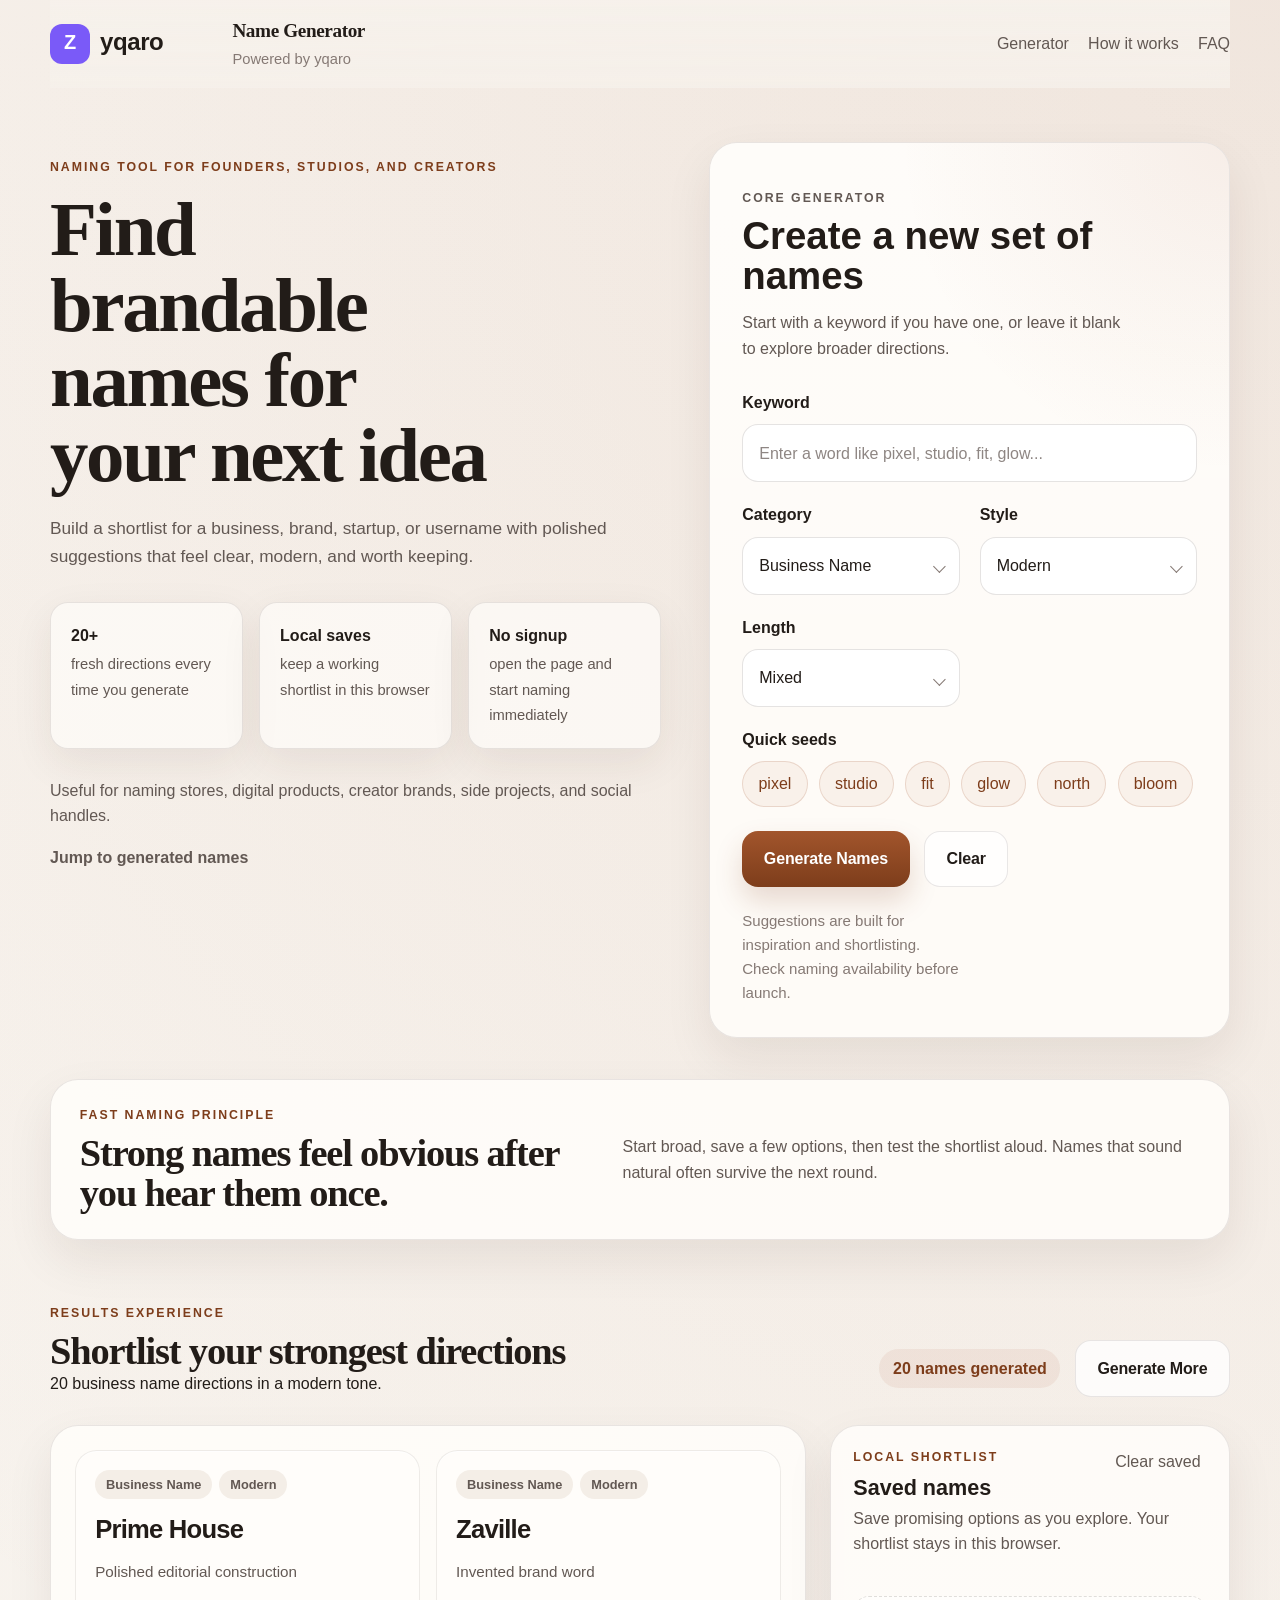
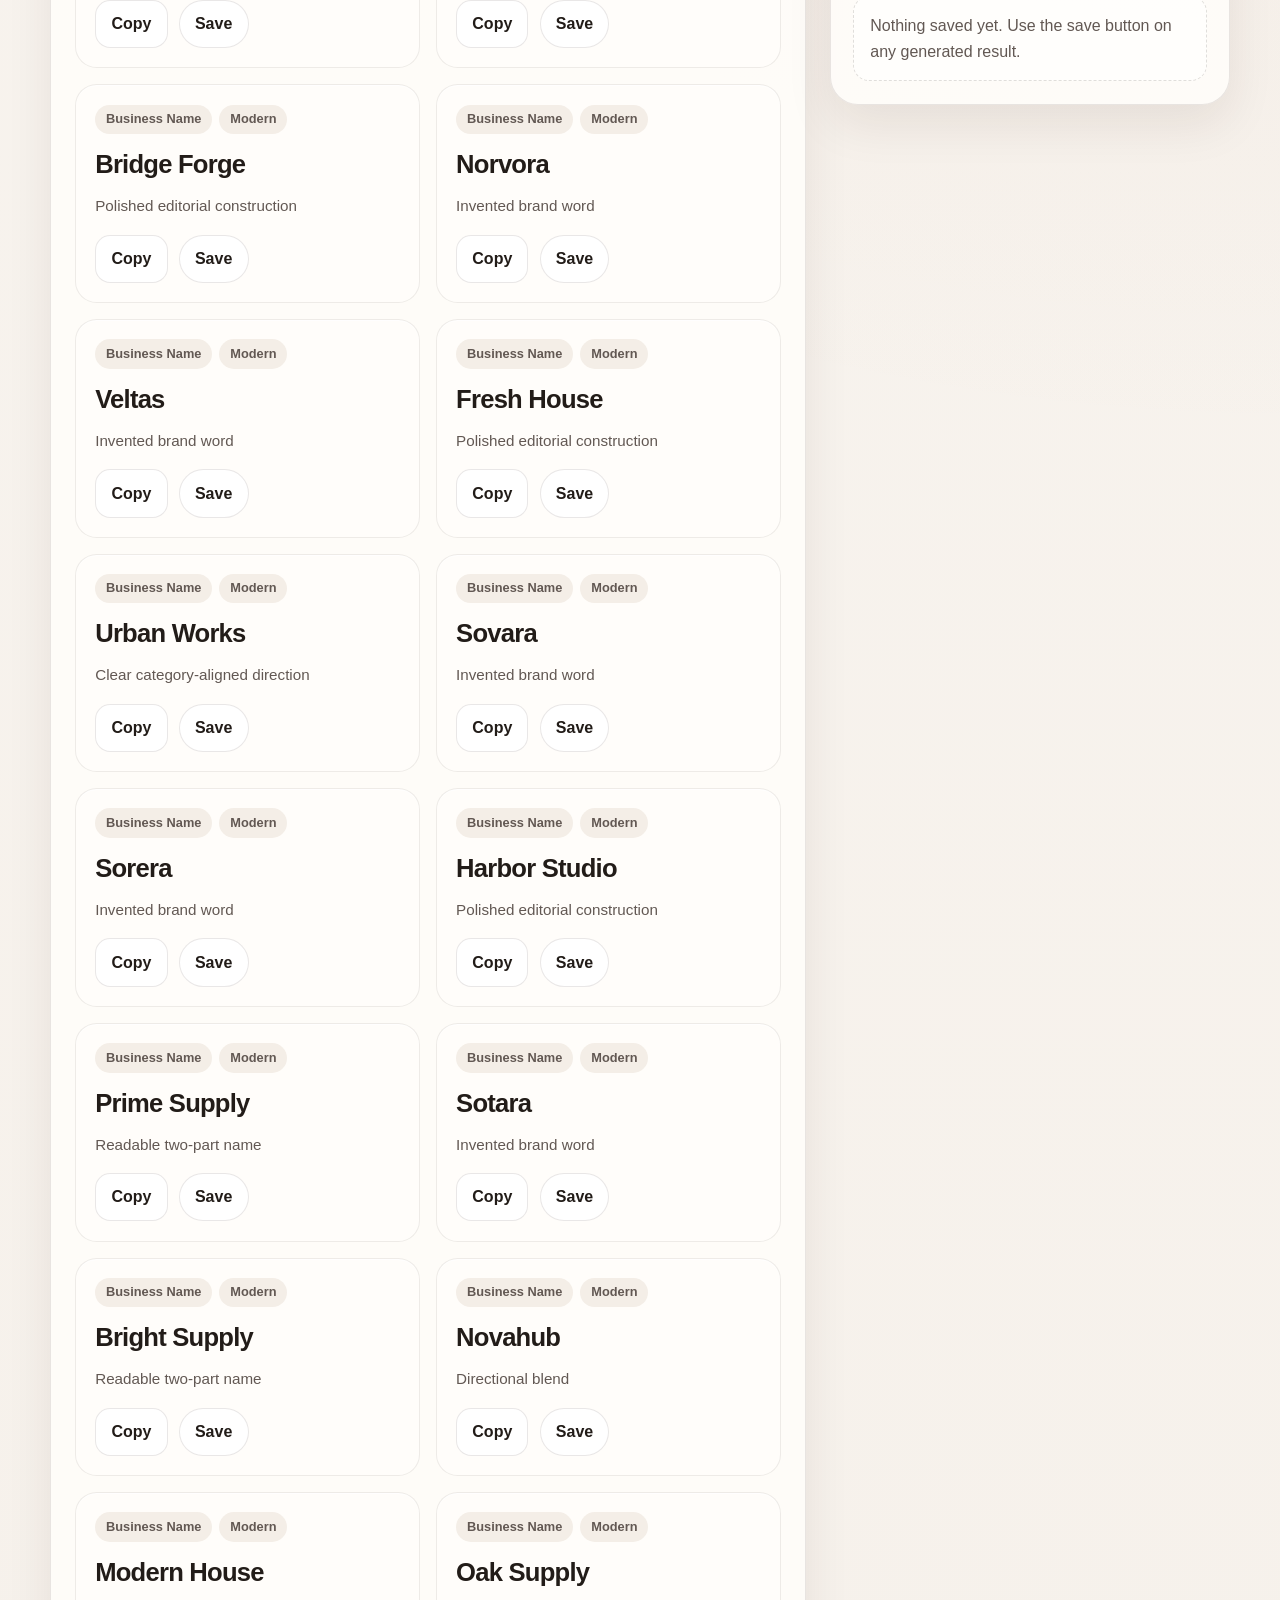
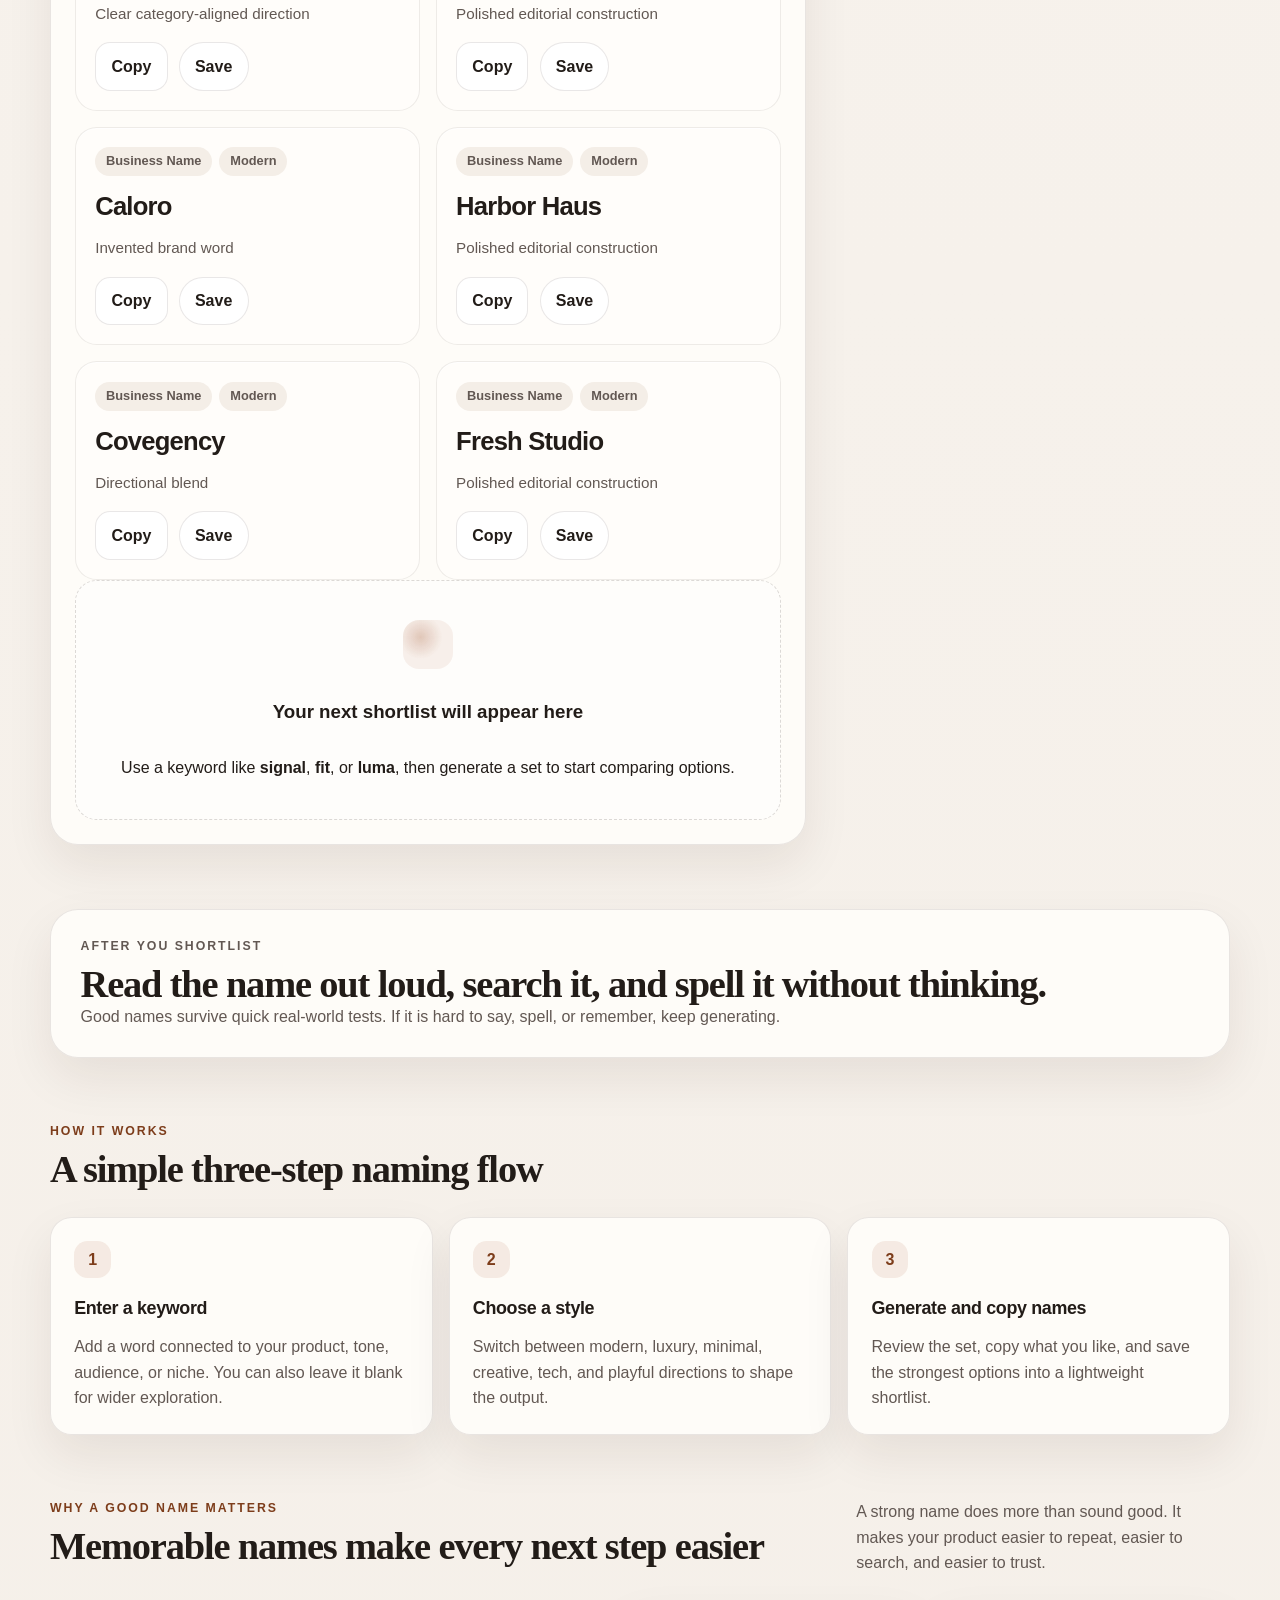
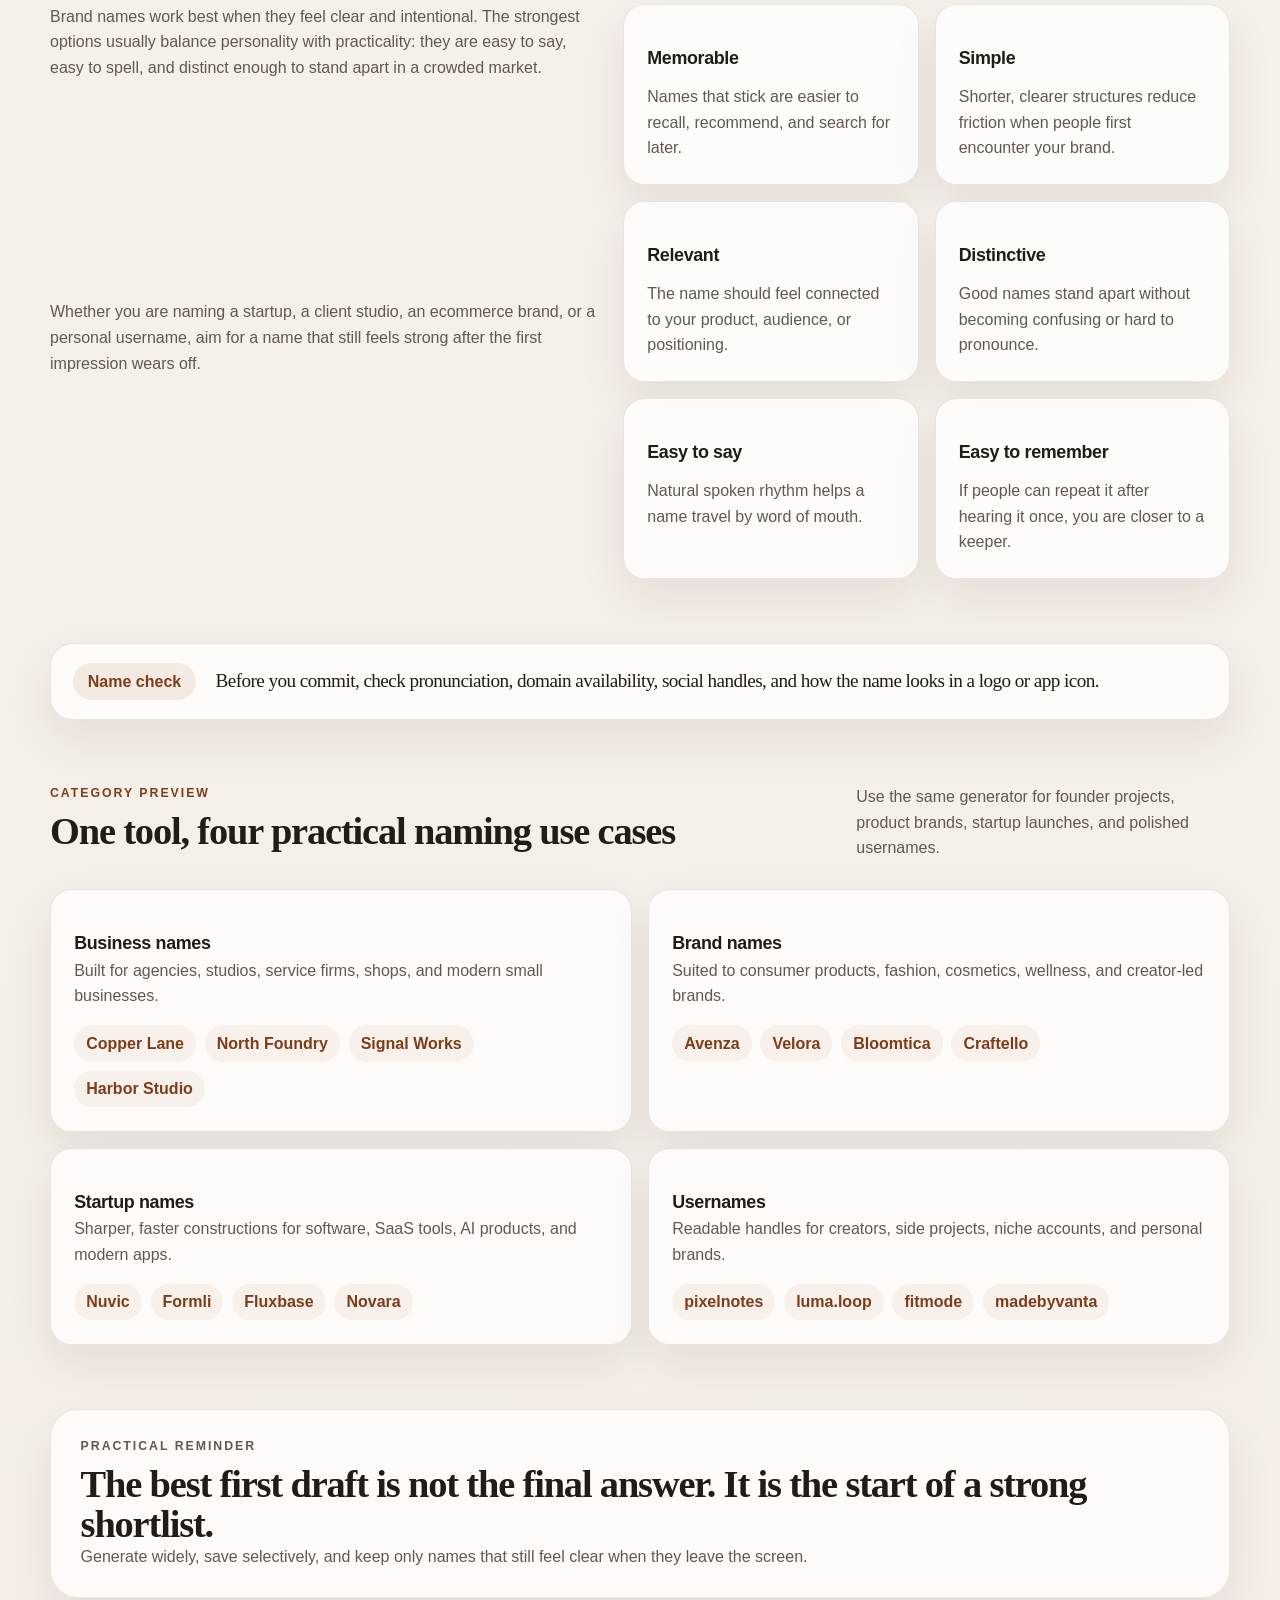
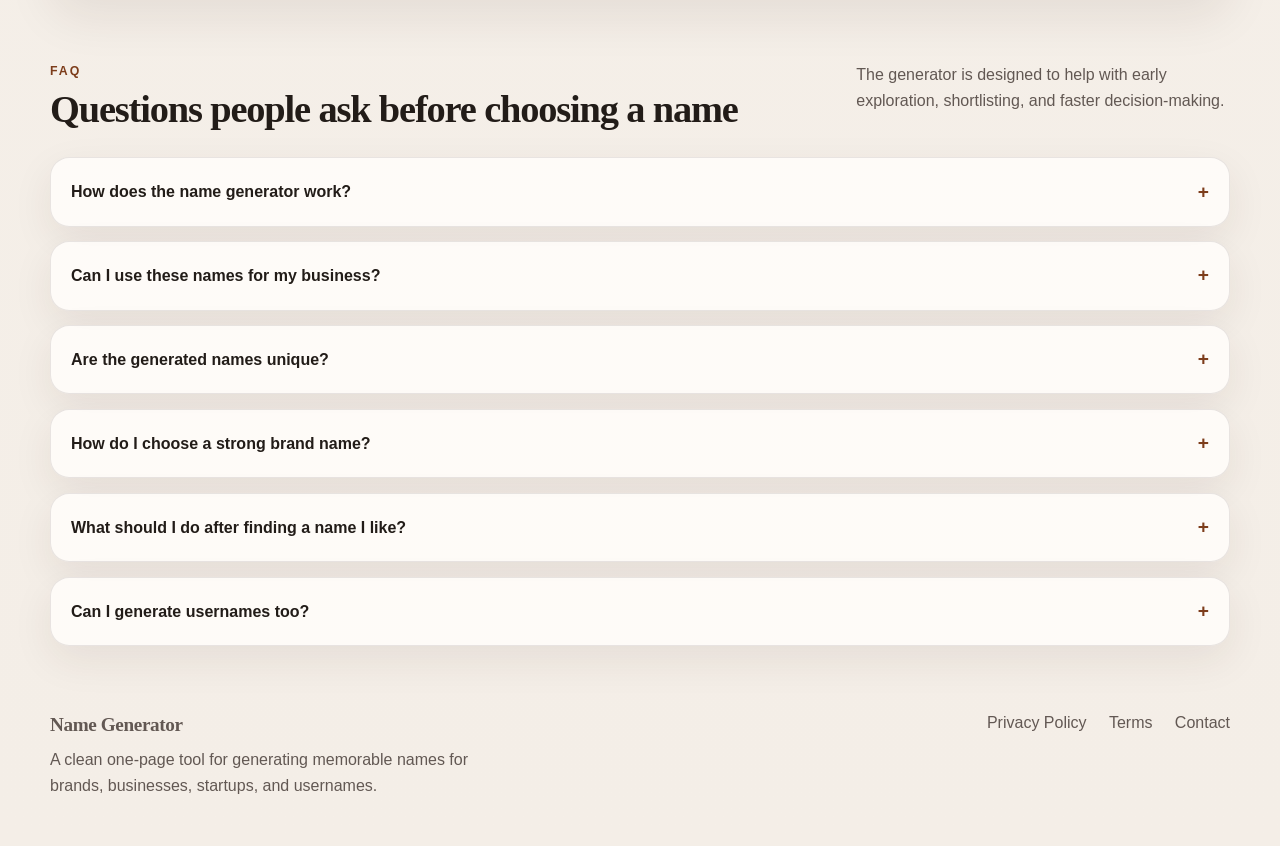
==== index.html @ 972abc09 "Add files via upload" ====
<!DOCTYPE html>
<html lang="en">
<head>
  <meta charset="UTF-8">
  <meta name="viewport" content="width=device-width, initial-scale=1.0">
  <title>Name Generator | Generate Memorable Names in Seconds</title>
  <meta
    name="description"
    content="Generate brandable names for businesses, brands, startups, and usernames with a polished one-page naming tool built for fast shortlisting."
  >
  <meta name="theme-color" content="#f7f3ee">
  <link rel="icon" type="image/svg+xml" href="assets/favicon.svg">
  <link rel="stylesheet" href="style.css">
  <script src="script.js" defer></script>
</head>
<body>
  <a class="skip-link" href="#main-content">Skip to content</a>

  <div class="site-shell">
    <header class="topbar">
      <a class="brand" href="#top" aria-label="Name Generator home">
        <img class="brand-logo" src="assets/logo-wordmark.svg" alt="yqaro">
        <span class="brand-wording">
          <strong>Name Generator</strong>
          <span>Powered by yqaro</span>
        </span>
      </a>

      <nav class="topnav" aria-label="Primary">
        <a href="#generator">Generator</a>
        <a href="#how-it-works">How it works</a>
        <a href="#faq">FAQ</a>
      </nav>
    </header>

    <main id="main-content">
      <section class="hero reveal" id="top">
        <div class="hero-copy">
          <p class="eyebrow">Naming tool for founders, studios, and creators</p>
          <h1>Find brandable names for your next idea</h1>
          <p class="hero-intro">
            Build a shortlist for a business, brand, startup, or username with
            polished suggestions that feel clear, modern, and worth keeping.
          </p>

          <div class="hero-metrics" aria-label="Product highlights">
            <article class="metric-card">
              <strong>20+</strong>
              <span>fresh directions every time you generate</span>
            </article>
            <article class="metric-card">
              <strong>Local saves</strong>
              <span>keep a working shortlist in this browser</span>
            </article>
            <article class="metric-card">
              <strong>No signup</strong>
              <span>open the page and start naming immediately</span>
            </article>
          </div>

          <div class="hero-proof">
            <p>Useful for naming stores, digital products, creator brands, side projects, and social handles.</p>
            <a href="#results" class="inline-link">Jump to generated names</a>
          </div>
        </div>

        <section class="generator-card" id="generator" aria-labelledby="generator-title">
          <div class="card-head">
            <p class="section-kicker">Core generator</p>
            <h2 id="generator-title">Create a new set of names</h2>
            <p>
              Start with a keyword if you have one, or leave it blank to explore broader directions.
            </p>
          </div>

          <form id="generator-form" class="generator-form" novalidate>
            <label class="field field-full" for="keyword">
              <span>Keyword</span>
              <input
                type="text"
                id="keyword"
                name="keyword"
                inputmode="text"
                autocomplete="off"
                placeholder="Enter a word like pixel, studio, fit, glow..."
              >
            </label>

            <label class="field" for="category">
              <span>Category</span>
              <span class="control-wrap">
                <select id="category" name="category">
                  <option value="business">Business Name</option>
                  <option value="brand">Brand Name</option>
                  <option value="startup">Startup Name</option>
                  <option value="username">Username</option>
                </select>
              </span>
            </label>

            <label class="field" for="style">
              <span>Style</span>
              <span class="control-wrap">
                <select id="style" name="style">
                  <option value="modern">Modern</option>
                  <option value="luxury">Luxury</option>
                  <option value="minimal">Minimal</option>
                  <option value="creative">Creative</option>
                  <option value="tech">Tech</option>
                  <option value="playful">Playful</option>
                </select>
              </span>
            </label>

            <label class="field" for="length">
              <span>Length</span>
              <span class="control-wrap">
                <select id="length" name="length">
                  <option value="short">Short</option>
                  <option value="medium">Medium</option>
                  <option value="mixed" selected>Mixed</option>
                </select>
              </span>
            </label>

            <div class="field field-full">
              <span>Quick seeds</span>
              <div class="seed-row" aria-label="Example keywords">
                <button type="button" class="seed-button" data-seed="pixel">pixel</button>
                <button type="button" class="seed-button" data-seed="studio">studio</button>
                <button type="button" class="seed-button" data-seed="fit">fit</button>
                <button type="button" class="seed-button" data-seed="glow">glow</button>
                <button type="button" class="seed-button" data-seed="north">north</button>
                <button type="button" class="seed-button" data-seed="bloom">bloom</button>
              </div>
            </div>

            <div class="form-actions field-full">
              <button class="btn btn-primary" type="submit">Generate Names</button>
              <button class="btn btn-secondary" id="reset-button" type="button">Clear</button>
            </div>

            <p class="form-note">
              Suggestions are built for inspiration and shortlisting. Check naming availability before launch.
            </p>
          </form>
        </section>
      </section>

      <aside class="insight-strip reveal" aria-label="Naming guidance">
        <div>
          <p class="section-kicker">Fast naming principle</p>
          <h2>Strong names feel obvious after you hear them once.</h2>
        </div>
        <p>
          Start broad, save a few options, then test the shortlist aloud. Names that sound natural often survive the next round.
        </p>
      </aside>

      <section class="results-section reveal" id="results" aria-labelledby="results-title">
        <div class="section-head">
          <div>
            <p class="section-kicker">Results experience</p>
            <h2 id="results-title">Shortlist your strongest directions</h2>
            <p id="results-summary">
              Generate a set to see names built around your category, style, and keyword.
            </p>
          </div>

          <div class="section-actions">
            <p class="results-count" id="results-count">Ready when you are</p>
            <button class="btn btn-secondary" id="generate-more" type="button">
              Generate More
            </button>
          </div>
        </div>

        <div class="results-layout">
          <div class="results-panel">
            <div class="results-grid" id="results-grid" aria-live="polite"></div>

            <div class="empty-state" id="results-empty" hidden>
              <div class="empty-icon" aria-hidden="true"></div>
              <h3>Your next shortlist will appear here</h3>
              <p>
                Use a keyword like <strong>signal</strong>, <strong>fit</strong>, or <strong>luma</strong>,
                then generate a set to start comparing options.
              </p>
            </div>
          </div>

          <aside class="saved-panel" aria-labelledby="saved-title">
            <div class="saved-head">
              <div>
                <p class="section-kicker">Local shortlist</p>
                <h3 id="saved-title">Saved names</h3>
              </div>
              <button class="text-button" id="clear-saved" type="button">Clear saved</button>
            </div>

            <p class="saved-copy">
              Save promising options as you explore. Your shortlist stays in this browser.
            </p>

            <ul class="saved-list" id="saved-list"></ul>

            <div class="saved-empty" id="saved-empty">
              Nothing saved yet. Use the save button on any generated result.
            </div>
          </aside>
        </div>
      </section>

      <aside class="editorial-break reveal" aria-label="Shortlist advice">
        <div class="editorial-copy">
          <p class="section-kicker">After you shortlist</p>
          <h2>Read the name out loud, search it, and spell it without thinking.</h2>
          <p>
            Good names survive quick real-world tests. If it is hard to say, spell, or remember, keep generating.
          </p>
        </div>
      </aside>

      <section class="section reveal" id="how-it-works" aria-labelledby="how-it-works-title">
        <div class="section-head compact">
          <div>
            <p class="section-kicker">How it works</p>
            <h2 id="how-it-works-title">A simple three-step naming flow</h2>
          </div>
        </div>

        <div class="steps-grid">
          <article class="step-card">
            <span class="step-badge" aria-hidden="true">1</span>
            <h3>Enter a keyword</h3>
            <p>
              Add a word connected to your product, tone, audience, or niche. You can also leave it blank for wider exploration.
            </p>
          </article>
          <article class="step-card">
            <span class="step-badge" aria-hidden="true">2</span>
            <h3>Choose a style</h3>
            <p>
              Switch between modern, luxury, minimal, creative, tech, and playful directions to shape the output.
            </p>
          </article>
          <article class="step-card">
            <span class="step-badge" aria-hidden="true">3</span>
            <h3>Generate and copy names</h3>
            <p>
              Review the set, copy what you like, and save the strongest options into a lightweight shortlist.
            </p>
          </article>
        </div>
      </section>

      <section class="section reveal" id="why-name-matters" aria-labelledby="why-name-matters-title">
        <div class="section-head split">
          <div>
            <p class="section-kicker">Why a good name matters</p>
            <h2 id="why-name-matters-title">Memorable names make every next step easier</h2>
          </div>
          <p class="section-summary">
            A strong name does more than sound good. It makes your product easier to repeat, easier to search, and easier to trust.
          </p>
        </div>

        <div class="principles-layout">
          <div class="principles-copy">
            <p>
              Brand names work best when they feel clear and intentional. The strongest options usually balance personality with
              practicality: they are easy to say, easy to spell, and distinct enough to stand apart in a crowded market.
            </p>
            <p>
              Whether you are naming a startup, a client studio, an ecommerce brand, or a personal username, aim for a name that
              still feels strong after the first impression wears off.
            </p>
          </div>

          <div class="principles-grid">
            <article class="principle-card">
              <h3>Memorable</h3>
              <p>Names that stick are easier to recall, recommend, and search for later.</p>
            </article>
            <article class="principle-card">
              <h3>Simple</h3>
              <p>Shorter, clearer structures reduce friction when people first encounter your brand.</p>
            </article>
            <article class="principle-card">
              <h3>Relevant</h3>
              <p>The name should feel connected to your product, audience, or positioning.</p>
            </article>
            <article class="principle-card">
              <h3>Distinctive</h3>
              <p>Good names stand apart without becoming confusing or hard to pronounce.</p>
            </article>
            <article class="principle-card">
              <h3>Easy to say</h3>
              <p>Natural spoken rhythm helps a name travel by word of mouth.</p>
            </article>
            <article class="principle-card">
              <h3>Easy to remember</h3>
              <p>If people can repeat it after hearing it once, you are closer to a keeper.</p>
            </article>
          </div>
        </div>
      </section>

      <aside class="signal-panel reveal" aria-label="Naming checklist">
        <div class="signal-pill">Name check</div>
        <p>Before you commit, check pronunciation, domain availability, social handles, and how the name looks in a logo or app icon.</p>
      </aside>

      <section class="section reveal" id="use-cases" aria-labelledby="use-cases-title">
        <div class="section-head split">
          <div>
            <p class="section-kicker">Category preview</p>
            <h2 id="use-cases-title">One tool, four practical naming use cases</h2>
          </div>
          <p class="section-summary">
            Use the same generator for founder projects, product brands, startup launches, and polished usernames.
          </p>
        </div>

        <div class="preview-grid">
          <article class="preview-card">
            <h3>Business names</h3>
            <p>Built for agencies, studios, service firms, shops, and modern small businesses.</p>
            <div class="preview-tags">
              <span>Copper Lane</span>
              <span>North Foundry</span>
              <span>Signal Works</span>
              <span>Harbor Studio</span>
            </div>
          </article>
          <article class="preview-card">
            <h3>Brand names</h3>
            <p>Suited to consumer products, fashion, cosmetics, wellness, and creator-led brands.</p>
            <div class="preview-tags">
              <span>Avenza</span>
              <span>Velora</span>
              <span>Bloomtica</span>
              <span>Craftello</span>
            </div>
          </article>
          <article class="preview-card">
            <h3>Startup names</h3>
            <p>Sharper, faster constructions for software, SaaS tools, AI products, and modern apps.</p>
            <div class="preview-tags">
              <span>Nuvic</span>
              <span>Formli</span>
              <span>Fluxbase</span>
              <span>Novara</span>
            </div>
          </article>
          <article class="preview-card">
            <h3>Usernames</h3>
            <p>Readable handles for creators, side projects, niche accounts, and personal brands.</p>
            <div class="preview-tags">
              <span>pixelnotes</span>
              <span>luma.loop</span>
              <span>fitmode</span>
              <span>madebyvanta</span>
            </div>
          </article>
        </div>
      </section>

      <aside class="editorial-break reveal narrow" aria-label="Naming confidence">
        <div class="editorial-copy">
          <p class="section-kicker">Practical reminder</p>
          <h2>The best first draft is not the final answer. It is the start of a strong shortlist.</h2>
          <p>
            Generate widely, save selectively, and keep only names that still feel clear when they leave the screen.
          </p>
        </div>
      </aside>

      <section class="section reveal" id="faq" aria-labelledby="faq-title">
        <div class="section-head split">
          <div>
            <p class="section-kicker">FAQ</p>
            <h2 id="faq-title">Questions people ask before choosing a name</h2>
          </div>
          <p class="section-summary">
            The generator is designed to help with early exploration, shortlisting, and faster decision-making.
          </p>
        </div>

        <div class="faq-list">
          <details class="faq-item">
            <summary>How does the name generator work?</summary>
            <p>
              It combines structured word banks, category-specific naming patterns, style rules, keyword blending, and duplicate filtering
              to create brandable suggestions that feel more intentional than simple random output.
            </p>
          </details>
          <details class="faq-item">
            <summary>Can I use these names for my business?</summary>
            <p>
              Yes, you can use the suggestions as inspiration or as a starting shortlist. Before committing, you should still check
              trademarks, domain availability, and social handle availability in your market.
            </p>
          </details>
          <details class="faq-item">
            <summary>Are the generated names unique?</summary>
            <p>
              The tool filters duplicates within each result set, but it does not verify legal or market uniqueness. Treat each suggestion
              as a naming direction to research before launch.
            </p>
          </details>
          <details class="faq-item">
            <summary>How do I choose a strong brand name?</summary>
            <p>
              Look for names that are easy to pronounce, easy to spell, distinctive in your category, and still meaningful after a few
              hours away from the screen. Saying the name out loud is one of the fastest quality checks.
            </p>
          </details>
          <details class="faq-item">
            <summary>What should I do after finding a name I like?</summary>
            <p>
              Save it, copy it into your working notes, then check domains, search results, trademarks, and social handles. It also helps
              to see the name in context, such as a homepage title, app icon, or simple wordmark.
            </p>
          </details>
          <details class="faq-item">
            <summary>Can I generate usernames too?</summary>
            <p>
              Yes. Switch the category to Username and the tool will favor compact handle-style outputs that are easier to use across social
              platforms, creator pages, and personal branding.
            </p>
          </details>
        </div>
      </section>
    </main>

    <footer class="footer" id="site-footer">
      <div>
        <p class="footer-brand">Name Generator</p>
        <p class="footer-copy">A clean one-page tool for generating memorable names for brands, businesses, startups, and usernames.</p>
      </div>

      <div class="footer-links">
        <button class="footer-link" type="button" data-dialog-target="privacy-dialog">Privacy Policy</button>
        <button class="footer-link" type="button" data-dialog-target="terms-dialog">Terms</button>
        <a class="footer-link" href="mailto:hello@namegenerator.app">Contact</a>
      </div>
    </footer>
  </div>

  <dialog class="legal-dialog" id="privacy-dialog" aria-labelledby="privacy-title">
    <div class="dialog-head">
      <h2 id="privacy-title">Privacy Policy</h2>
      <button type="button" class="dialog-close" data-close-dialog>&times;</button>
    </div>
    <p>
      This local version stores saved names in your browser so you can keep a shortlist between visits. No account or external backend is
      required for the core experience.
    </p>
  </dialog>

  <dialog class="legal-dialog" id="terms-dialog" aria-labelledby="terms-title">
    <div class="dialog-head">
      <h2 id="terms-title">Terms</h2>
      <button type="button" class="dialog-close" data-close-dialog>&times;</button>
    </div>
    <p>
      Generated names are suggestions intended for inspiration. Before using a name commercially, verify its legal availability, domain
      status, and suitability for your market.
    </p>
  </dialog>

  <div class="toast" id="toast" role="status" aria-live="polite" aria-atomic="true"></div>
</body>
</html>
---- style.css ----
:root {
  --bg: #f6f1eb;
  --bg-soft: #fbf8f4;
  --surface: rgba(255, 253, 250, 0.88);
  --surface-strong: #fffdfa;
  --surface-muted: #f4eee7;
  --text: #221c18;
  --text-soft: #625853;
  --text-faint: #857974;
  --accent: #a2552c;
  --accent-deep: #7d3d1b;
  --accent-soft: rgba(162, 85, 44, 0.12);
  --line: rgba(41, 28, 21, 0.1);
  --shadow-soft: 0 14px 40px rgba(63, 36, 20, 0.08);
  --shadow-card: 0 20px 48px rgba(48, 29, 18, 0.08);
  --shadow-hover: 0 24px 52px rgba(48, 29, 18, 0.12);
  --radius-sm: 12px;
  --radius-md: 18px;
  --radius-lg: 28px;
  --radius-pill: 999px;
  --max-width: 1180px;
  --space-1: 0.5rem;
  --space-2: 0.75rem;
  --space-3: 1rem;
  --space-4: 1.25rem;
  --space-5: 1.5rem;
  --space-6: 2rem;
  --space-7: 2.5rem;
  --space-8: 3rem;
  --space-9: 4rem;
}

*,
*::before,
*::after {
  box-sizing: border-box;
}

html {
  scroll-behavior: smooth;
}

body {
  margin: 0;
  min-height: 100vh;
  background:
    radial-gradient(circle at top right, rgba(162, 85, 44, 0.09), transparent 28%),
    linear-gradient(180deg, #f8f4ef 0%, #f6f1eb 48%, #f4eee7 100%);
  color: var(--text);
  font-family: "Segoe UI Variable Text", "Segoe UI", "Helvetica Neue", Arial, sans-serif;
  line-height: 1.6;
  text-rendering: optimizeLegibility;
}

img,
svg {
  display: block;
  max-width: 100%;
}

button,
input,
select,
dialog {
  font: inherit;
}

a {
  color: inherit;
  text-decoration: none;
}

button {
  border: 0;
  background: none;
  color: inherit;
  cursor: pointer;
}

p,
h1,
h2,
h3 {
  margin: 0;
}

.skip-link {
  position: absolute;
  top: -3rem;
  left: 1rem;
  z-index: 50;
  padding: 0.7rem 1rem;
  border-radius: var(--radius-pill);
  background: var(--text);
  color: white;
  transition: top 0.2s ease;
}

.skip-link:focus {
  top: 1rem;
}

.site-shell {
  width: min(calc(100% - 2rem), var(--max-width));
  margin: 0 auto;
  padding-bottom: var(--space-8);
}

.topbar {
  position: sticky;
  top: 0;
  z-index: 20;
  display: flex;
  align-items: center;
  justify-content: space-between;
  gap: var(--space-4);
  padding: 1rem 0;
  backdrop-filter: blur(16px);
  background: linear-gradient(180deg, rgba(246, 241, 235, 0.94), rgba(246, 241, 235, 0.78));
}

.brand {
  display: inline-flex;
  align-items: center;
  gap: 0.9rem;
}

.brand-logo {
  width: 10.5rem;
  height: auto;
  flex-shrink: 0;
}

.brand-wording {
  display: flex;
  flex-direction: column;
  gap: 0.1rem;
}

.brand-wording strong,
.footer-brand {
  font-family: "Iowan Old Style", "Palatino Linotype", "Book Antiqua", Georgia, serif;
  font-size: 1.2rem;
  letter-spacing: -0.02em;
  font-weight: 700;
}

.brand-wording span:last-child {
  color: var(--text-faint);
  font-size: 0.92rem;
}

.topnav {
  display: flex;
  flex-wrap: wrap;
  align-items: center;
  gap: 1.2rem;
}

.topnav a,
.inline-link,
.footer-link,
.text-button {
  color: var(--text-soft);
  transition: color 0.2s ease;
}

.topnav a:hover,
.inline-link:hover,
.footer-link:hover,
.text-button:hover {
  color: var(--accent-deep);
}

.hero {
  display: grid;
  grid-template-columns: minmax(0, 1.08fr) minmax(340px, 0.92fr);
  gap: var(--space-8);
  padding: 3.4rem 0 2.6rem;
  align-items: start;
}

.hero-copy {
  padding-top: 1rem;
}

.eyebrow,
.section-kicker {
  color: var(--accent-deep);
  text-transform: uppercase;
  letter-spacing: 0.16em;
  font-size: 0.77rem;
  font-weight: 700;
}

.hero h1,
.section-head h2,
.insight-strip h2,
.editorial-break h2,
.signal-panel p {
  font-family: "Iowan Old Style", "Palatino Linotype", "Book Antiqua", Georgia, serif;
  letter-spacing: -0.03em;
}

.hero h1 {
  margin-top: 0.9rem;
  max-width: 12ch;
  font-size: clamp(3rem, 6vw, 5.2rem);
  line-height: 0.98;
}

.hero-intro,
.section-summary,
.editorial-copy p,
.saved-copy,
.principles-copy p,
.preview-card p,
.faq-item p {
  color: var(--text-soft);
}

.hero-intro {
  margin-top: 1.35rem;
  max-width: 58ch;
  font-size: 1.08rem;
}

.hero-metrics {
  display: grid;
  grid-template-columns: repeat(3, minmax(0, 1fr));
  gap: var(--space-3);
  margin-top: 2rem;
}

.metric-card {
  padding: var(--space-4);
  border-radius: var(--radius-md);
  background: rgba(255, 253, 250, 0.65);
  border: 1px solid var(--line);
  box-shadow: var(--shadow-soft);
}

.metric-card strong {
  display: block;
  margin-bottom: 0.15rem;
  font-size: 1rem;
}

.metric-card span {
  color: var(--text-soft);
  font-size: 0.92rem;
}

.hero-proof {
  display: flex;
  flex-wrap: wrap;
  align-items: center;
  gap: 1rem 1.5rem;
  margin-top: 1.8rem;
  color: var(--text-soft);
}

.inline-link {
  font-weight: 600;
}

.generator-card,
.results-panel,
.saved-panel,
.step-card,
.principle-card,
.preview-card,
.insight-strip,
.editorial-break,
.signal-panel,
.legal-dialog {
  background: var(--surface);
  border: 1px solid var(--line);
  box-shadow: var(--shadow-card);
}

.generator-card {
  position: relative;
  overflow: hidden;
  padding: var(--space-6);
  border-radius: var(--radius-lg);
}

.generator-card::before {
  content: "";
  position: absolute;
  inset: 0;
  background:
    radial-gradient(circle at top right, rgba(162, 85, 44, 0.08), transparent 32%),
    linear-gradient(180deg, rgba(255, 255, 255, 0.28), transparent 68%);
  pointer-events: none;
}

.card-head {
  position: relative;
}

.card-head h2,
.section-head h2,
.insight-strip h2,
.editorial-break h2 {
  margin-top: 0.45rem;
  font-size: clamp(2rem, 3vw, 2.8rem);
  line-height: 1.05;
}

.card-head p {
  margin-top: 0.85rem;
  max-width: 44ch;
  color: var(--text-soft);
}

.generator-form {
  position: relative;
  display: grid;
  grid-template-columns: repeat(2, minmax(0, 1fr));
  gap: var(--space-4);
  margin-top: 1.8rem;
}

.field {
  display: flex;
  flex-direction: column;
  gap: 0.55rem;
}

.field-full {
  grid-column: 1 / -1;
}

.field > span:first-child {
  font-weight: 600;
  color: var(--text);
}

.control-wrap {
  position: relative;
}

.control-wrap::after {
  content: "";
  position: absolute;
  right: 1rem;
  top: calc(50% - 0.2rem);
  width: 0.55rem;
  height: 0.55rem;
  border-right: 1.6px solid var(--text-faint);
  border-bottom: 1.6px solid var(--text-faint);
  transform: rotate(45deg);
  pointer-events: none;
}

input,
select {
  width: 100%;
  min-height: 3.35rem;
  padding: 0.95rem 1rem;
  border-radius: 1rem;
  border: 1px solid rgba(41, 28, 21, 0.12);
  background: rgba(255, 255, 255, 0.9);
  color: var(--text);
  transition: border-color 0.18s ease, box-shadow 0.18s ease, transform 0.18s ease;
}

select {
  appearance: none;
  padding-right: 2.8rem;
}

input::placeholder {
  color: rgba(98, 88, 83, 0.72);
}

input:focus-visible,
select:focus-visible,
.btn:focus-visible,
.seed-button:focus-visible,
.result-action:focus-visible,
.save-chip:focus-visible,
.footer-link:focus-visible,
.text-button:focus-visible,
.faq-item summary:focus-visible,
.dialog-close:focus-visible {
  outline: none;
  border-color: rgba(162, 85, 44, 0.55);
  box-shadow: 0 0 0 4px rgba(162, 85, 44, 0.16);
}

.seed-row {
  display: flex;
  flex-wrap: wrap;
  gap: 0.7rem;
}

.seed-button,
.result-meta span,
.signal-pill,
.results-count,
.preview-tags span,
.save-chip {
  border-radius: var(--radius-pill);
}

.seed-button {
  min-height: 2.5rem;
  padding: 0.55rem 0.95rem;
  border: 1px solid rgba(162, 85, 44, 0.18);
  background: rgba(162, 85, 44, 0.06);
  color: var(--accent-deep);
  transition: transform 0.18s ease, background 0.18s ease, border-color 0.18s ease;
}

.seed-button:hover {
  transform: translateY(-1px);
  background: rgba(162, 85, 44, 0.1);
  border-color: rgba(162, 85, 44, 0.3);
}

.form-actions {
  display: flex;
  flex-wrap: wrap;
  gap: 0.9rem;
  margin-top: 0.25rem;
}

.btn {
  min-height: 3.35rem;
  padding: 0.9rem 1.35rem;
  border-radius: 1rem;
  font-weight: 700;
  letter-spacing: -0.01em;
  transition: transform 0.18s ease, box-shadow 0.18s ease, background 0.18s ease, color 0.18s ease;
}

.btn:hover {
  transform: translateY(-1px);
}

.btn:active {
  transform: translateY(0);
}

.btn-primary {
  background: linear-gradient(180deg, var(--accent) 0%, var(--accent-deep) 100%);
  color: white;
  box-shadow: 0 14px 28px rgba(125, 61, 27, 0.18);
}

.btn-primary:hover {
  box-shadow: 0 16px 30px rgba(125, 61, 27, 0.24);
}

.btn-secondary {
  border: 1px solid rgba(41, 28, 21, 0.1);
  background: rgba(255, 255, 255, 0.78);
  color: var(--text);
}

.btn-secondary:disabled {
  opacity: 0.55;
  cursor: not-allowed;
  transform: none;
}

.form-note {
  margin-top: 0.1rem;
  color: var(--text-faint);
  font-size: 0.94rem;
}

.insight-strip,
.editorial-break,
.signal-panel {
  display: grid;
  align-items: center;
  gap: var(--space-4);
  border-radius: var(--radius-lg);
}

.insight-strip {
  grid-template-columns: minmax(0, 0.95fr) minmax(0, 1.05fr);
  padding: 1.6rem 1.8rem;
}

.insight-strip p:last-child {
  color: var(--text-soft);
}

.results-section,
.section {
  padding-top: var(--space-9);
}

.section-head {
  display: flex;
  align-items: end;
  justify-content: space-between;
  gap: var(--space-4);
  margin-bottom: 1.75rem;
}

.section-head.compact,
.section-head.split {
  align-items: start;
}

.section-summary {
  max-width: 42ch;
}

.section-actions {
  display: flex;
  align-items: center;
  gap: 0.9rem;
  flex-wrap: wrap;
  justify-content: flex-end;
}

.results-count {
  display: inline-flex;
  align-items: center;
  min-height: 2.4rem;
  padding: 0.2rem 0.85rem;
  background: rgba(162, 85, 44, 0.08);
  color: var(--accent-deep);
  font-weight: 700;
}

.results-layout {
  display: grid;
  grid-template-columns: minmax(0, 1.7fr) minmax(300px, 0.9fr);
  gap: var(--space-5);
  align-items: start;
}

.results-panel {
  padding: var(--space-5);
  border-radius: var(--radius-lg);
}

.results-grid {
  display: grid;
  grid-template-columns: repeat(2, minmax(0, 1fr));
  gap: 1rem;
}

.result-card {
  display: flex;
  flex-direction: column;
  gap: 1rem;
  min-height: 12.2rem;
  padding: 1.2rem;
  border-radius: 1.35rem;
  background: var(--surface-strong);
  border: 1px solid rgba(41, 28, 21, 0.08);
  box-shadow: inset 0 1px 0 rgba(255, 255, 255, 0.8);
  opacity: 0;
  transform: translateY(14px);
  animation: rise-in 0.45s ease forwards;
  animation-delay: var(--delay, 0ms);
}

.result-card:hover {
  transform: translateY(-2px);
  box-shadow: var(--shadow-hover);
}

.result-meta {
  display: flex;
  flex-wrap: wrap;
  gap: 0.45rem;
}

.result-meta span {
  padding: 0.28rem 0.68rem;
  background: var(--surface-muted);
  color: var(--text-soft);
  font-size: 0.8rem;
  font-weight: 600;
}

.result-name {
  font-size: clamp(1.45rem, 2vw, 1.8rem);
  line-height: 1.1;
  letter-spacing: -0.03em;
}

.result-note {
  margin-top: auto;
  color: var(--text-soft);
  font-size: 0.95rem;
}

.result-actions {
  display: flex;
  flex-wrap: wrap;
  gap: 0.7rem;
}

.result-action,
.save-chip {
  display: inline-flex;
  align-items: center;
  justify-content: center;
  min-height: 2.8rem;
  padding: 0.65rem 0.95rem;
  border: 1px solid rgba(41, 28, 21, 0.1);
  background: rgba(255, 255, 255, 0.84);
  color: var(--text);
  font-weight: 600;
  transition: transform 0.18s ease, border-color 0.18s ease, background 0.18s ease, color 0.18s ease;
}

.result-action {
  border-radius: 0.95rem;
}

.save-chip {
  border-radius: var(--radius-pill);
}

.result-action:hover,
.save-chip:hover {
  transform: translateY(-1px);
  border-color: rgba(162, 85, 44, 0.24);
}

.result-action.is-success {
  background: rgba(162, 85, 44, 0.1);
  border-color: rgba(162, 85, 44, 0.34);
  color: var(--accent-deep);
}

.save-chip.is-saved {
  background: rgba(162, 85, 44, 0.12);
  border-color: rgba(162, 85, 44, 0.24);
  color: var(--accent-deep);
}

.empty-state {
  display: grid;
  place-items: center;
  gap: 0.9rem;
  min-height: 15rem;
  padding: 2rem;
  text-align: center;
  border: 1px dashed rgba(41, 28, 21, 0.16);
  border-radius: 1.35rem;
  background: rgba(255, 255, 255, 0.42);
}

.empty-icon {
  width: 3.1rem;
  height: 3.1rem;
  border-radius: 1rem;
  background:
    radial-gradient(circle at 35% 35%, rgba(162, 85, 44, 0.26), transparent 48%),
    rgba(162, 85, 44, 0.08);
}

.saved-panel {
  position: sticky;
  top: 5.8rem;
  padding: 1.4rem;
  border-radius: var(--radius-lg);
}

.saved-head {
  display: flex;
  align-items: start;
  justify-content: space-between;
  gap: 1rem;
}

.saved-head h3 {
  margin-top: 0.2rem;
  font-size: 1.35rem;
}

.saved-list {
  display: grid;
  gap: 0.85rem;
  padding: 0;
  margin: 1.25rem 0 0;
  list-style: none;
}

.saved-item {
  display: flex;
  align-items: center;
  justify-content: space-between;
  gap: 0.9rem;
  padding: 0.95rem 1rem;
  border-radius: 1rem;
  background: rgba(255, 255, 255, 0.8);
  border: 1px solid rgba(41, 28, 21, 0.08);
}

.saved-meta {
  min-width: 0;
}

.saved-name {
  font-weight: 700;
  letter-spacing: -0.02em;
}

.saved-context {
  color: var(--text-faint);
  font-size: 0.88rem;
}

.saved-actions {
  display: flex;
  align-items: center;
  gap: 0.5rem;
}

.saved-empty {
  margin-top: 1.2rem;
  padding: 1rem;
  border-radius: 1rem;
  background: rgba(255, 255, 255, 0.56);
  border: 1px dashed rgba(41, 28, 21, 0.14);
  color: var(--text-soft);
}

.editorial-break {
  margin-top: var(--space-9);
  padding: 1.7rem 1.85rem;
  border-radius: var(--radius-lg);
}

.editorial-break.narrow {
  padding-right: min(16vw, 8rem);
}

.signal-panel {
  margin-top: var(--space-9);
  grid-template-columns: auto 1fr;
  padding: 1.2rem 1.4rem;
  border-radius: 1.4rem;
}

.signal-pill {
  display: inline-flex;
  align-items: center;
  min-height: 2.3rem;
  padding: 0.2rem 0.9rem;
  background: rgba(162, 85, 44, 0.1);
  color: var(--accent-deep);
  font-weight: 700;
}

.signal-panel p {
  font-size: 1.2rem;
}

.steps-grid,
.principles-grid,
.preview-grid {
  display: grid;
  gap: 1rem;
}

.steps-grid {
  grid-template-columns: repeat(3, minmax(0, 1fr));
}

.step-card,
.principle-card,
.preview-card {
  padding: 1.45rem;
  border-radius: 1.35rem;
}

.step-badge {
  display: inline-grid;
  place-items: center;
  width: 2.3rem;
  height: 2.3rem;
  border-radius: 0.85rem;
  background: rgba(162, 85, 44, 0.1);
  color: var(--accent-deep);
  font-weight: 800;
}

.step-card h3,
.principle-card h3,
.preview-card h3 {
  margin-top: 1rem;
  font-size: 1.12rem;
  letter-spacing: -0.02em;
}

.step-card p,
.principle-card p {
  margin-top: 0.7rem;
  color: var(--text-soft);
}

.principles-layout {
  display: grid;
  grid-template-columns: minmax(0, 0.95fr) minmax(0, 1.05fr);
  gap: var(--space-5);
}

.principles-copy {
  display: grid;
  gap: 1rem;
}

.principles-grid {
  grid-template-columns: repeat(2, minmax(0, 1fr));
}

.preview-grid {
  grid-template-columns: repeat(2, minmax(0, 1fr));
}

.preview-tags {
  display: flex;
  flex-wrap: wrap;
  gap: 0.55rem;
  margin-top: 1rem;
}

.preview-tags span {
  display: inline-flex;
  align-items: center;
  min-height: 2.3rem;
  padding: 0.3rem 0.75rem;
  background: rgba(162, 85, 44, 0.07);
  color: var(--accent-deep);
  font-weight: 600;
}

.faq-list {
  display: grid;
  gap: 0.9rem;
}

.faq-item {
  padding: 1.15rem 1.25rem;
  border-radius: 1.2rem;
  background: var(--surface);
  border: 1px solid var(--line);
  box-shadow: var(--shadow-soft);
}

.faq-item summary {
  list-style: none;
  display: flex;
  align-items: center;
  justify-content: space-between;
  gap: 1rem;
  font-weight: 700;
  cursor: pointer;
}

.faq-item summary::-webkit-details-marker {
  display: none;
}

.faq-item summary::after {
  content: "+";
  color: var(--accent-deep);
  font-size: 1.2rem;
}

.faq-item[open] summary::after {
  content: "−";
}

.faq-item p {
  margin-top: 0.85rem;
  max-width: 75ch;
}

.footer {
  display: flex;
  align-items: start;
  justify-content: space-between;
  gap: var(--space-5);
  padding-top: var(--space-9);
  color: var(--text-soft);
}

.footer-copy {
  margin-top: 0.4rem;
  max-width: 48ch;
}

.footer-links {
  display: flex;
  flex-wrap: wrap;
  gap: 1rem 1.4rem;
}

.footer-link {
  padding: 0;
}

.legal-dialog {
  width: min(32rem, calc(100% - 1.5rem));
  padding: 1.25rem;
  border-radius: 1.4rem;
  color: var(--text);
}

.legal-dialog::backdrop {
  background: rgba(28, 18, 12, 0.4);
  backdrop-filter: blur(10px);
}

.dialog-head {
  display: flex;
  align-items: center;
  justify-content: space-between;
  gap: 1rem;
  margin-bottom: 0.8rem;
}

.dialog-head h2 {
  font-size: 1.3rem;
}

.dialog-close {
  width: 2.4rem;
  height: 2.4rem;
  border-radius: 999px;
  border: 1px solid var(--line);
}

.toast {
  position: fixed;
  left: 50%;
  bottom: 1.4rem;
  z-index: 40;
  min-width: 14rem;
  max-width: min(calc(100% - 2rem), 24rem);
  padding: 0.85rem 1rem;
  border-radius: 1rem;
  background: rgba(28, 22, 18, 0.92);
  color: white;
  text-align: center;
  opacity: 0;
  transform: translate(-50%, 14px);
  pointer-events: none;
  transition: opacity 0.22s ease, transform 0.22s ease;
}

.toast.is-visible {
  opacity: 1;
  transform: translate(-50%, 0);
}

.reveal {
  opacity: 1;
  transform: translateY(0);
}

.js .reveal {
  opacity: 0;
  transform: translateY(18px);
  transition: opacity 0.6s ease, transform 0.6s ease;
}

.js .reveal.is-visible {
  opacity: 1;
  transform: translateY(0);
}

@keyframes rise-in {
  to {
    opacity: 1;
    transform: translateY(0);
  }
}

@media (max-width: 1080px) {
  .hero,
  .results-layout,
  .principles-layout,
  .insight-strip {
    grid-template-columns: 1fr;
  }

  .hero {
    gap: var(--space-6);
  }

  .saved-panel {
    position: static;
  }
}

@media (max-width: 820px) {
  .site-shell {
    width: min(calc(100% - 1.2rem), var(--max-width));
  }

  .topbar,
  .footer,
  .section-head,
  .saved-head {
    flex-direction: column;
    align-items: start;
  }

  .hero {
    padding-top: 2.2rem;
  }

  .hero-metrics,
  .results-grid,
  .steps-grid,
  .principles-grid,
  .preview-grid {
    grid-template-columns: 1fr;
  }

  .generator-form {
    grid-template-columns: 1fr;
  }

  .section-actions {
    justify-content: flex-start;
  }

  .editorial-break.narrow {
    padding-right: 1.85rem;
  }
}

@media (max-width: 640px) {
  body {
    font-size: 15.5px;
  }

  .topbar {
    padding-top: 0.9rem;
  }

  .topnav {
    gap: 0.9rem;
  }

  .brand {
    gap: 0.7rem;
  }

  .brand-logo {
    width: 8.8rem;
  }

  .hero h1 {
    max-width: 9ch;
  }

  .generator-card,
  .results-panel,
  .saved-panel,
  .step-card,
  .principle-card,
  .preview-card,
  .insight-strip,
  .editorial-break,
  .signal-panel,
  .faq-item {
    padding: 1.1rem;
  }

  .btn,
  input,
  select {
    min-height: 3.15rem;
  }

  .result-card {
    min-height: auto;
  }

  .signal-panel {
    grid-template-columns: 1fr;
  }
}

@media (prefers-reduced-motion: reduce) {
  html {
    scroll-behavior: auto;
  }

  *,
  *::before,
  *::after {
    animation-duration: 0.01ms !important;
    animation-iteration-count: 1 !important;
    transition-duration: 0.01ms !important;
    scroll-behavior: auto !important;
  }
}
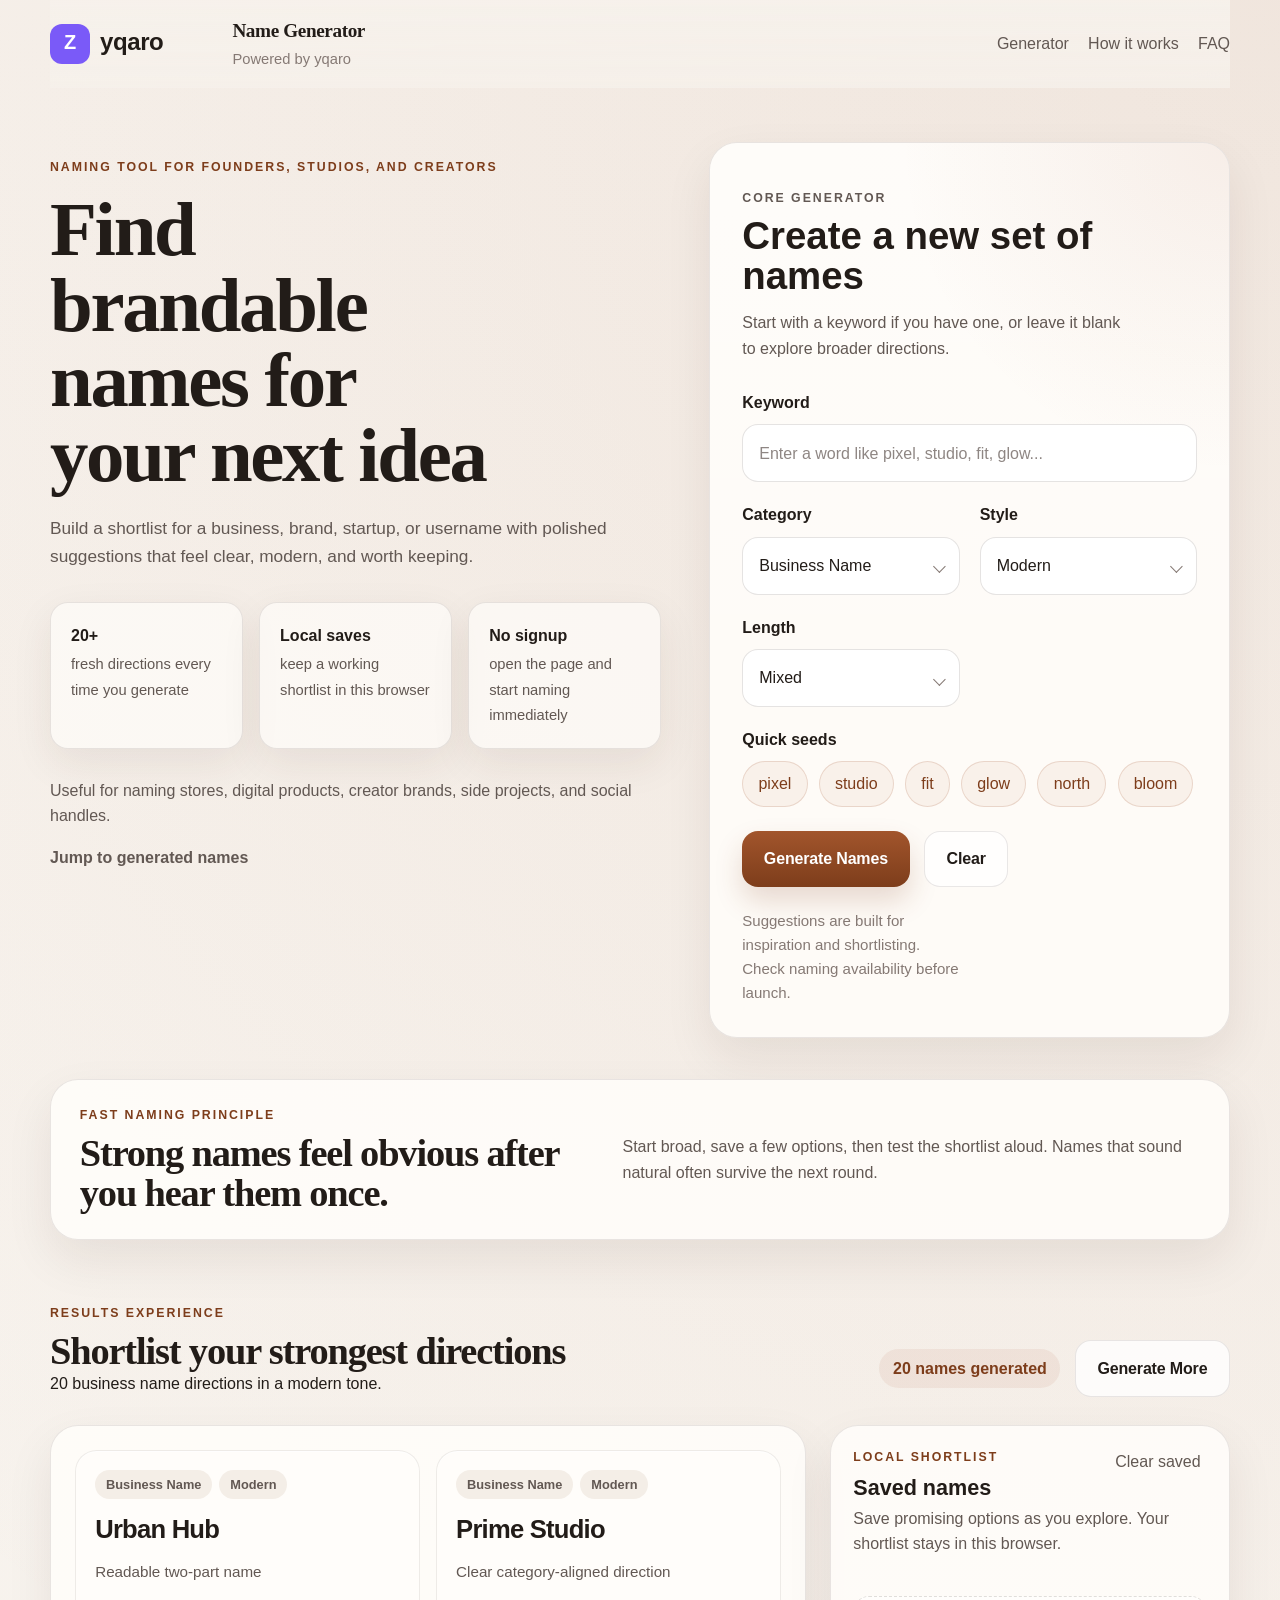
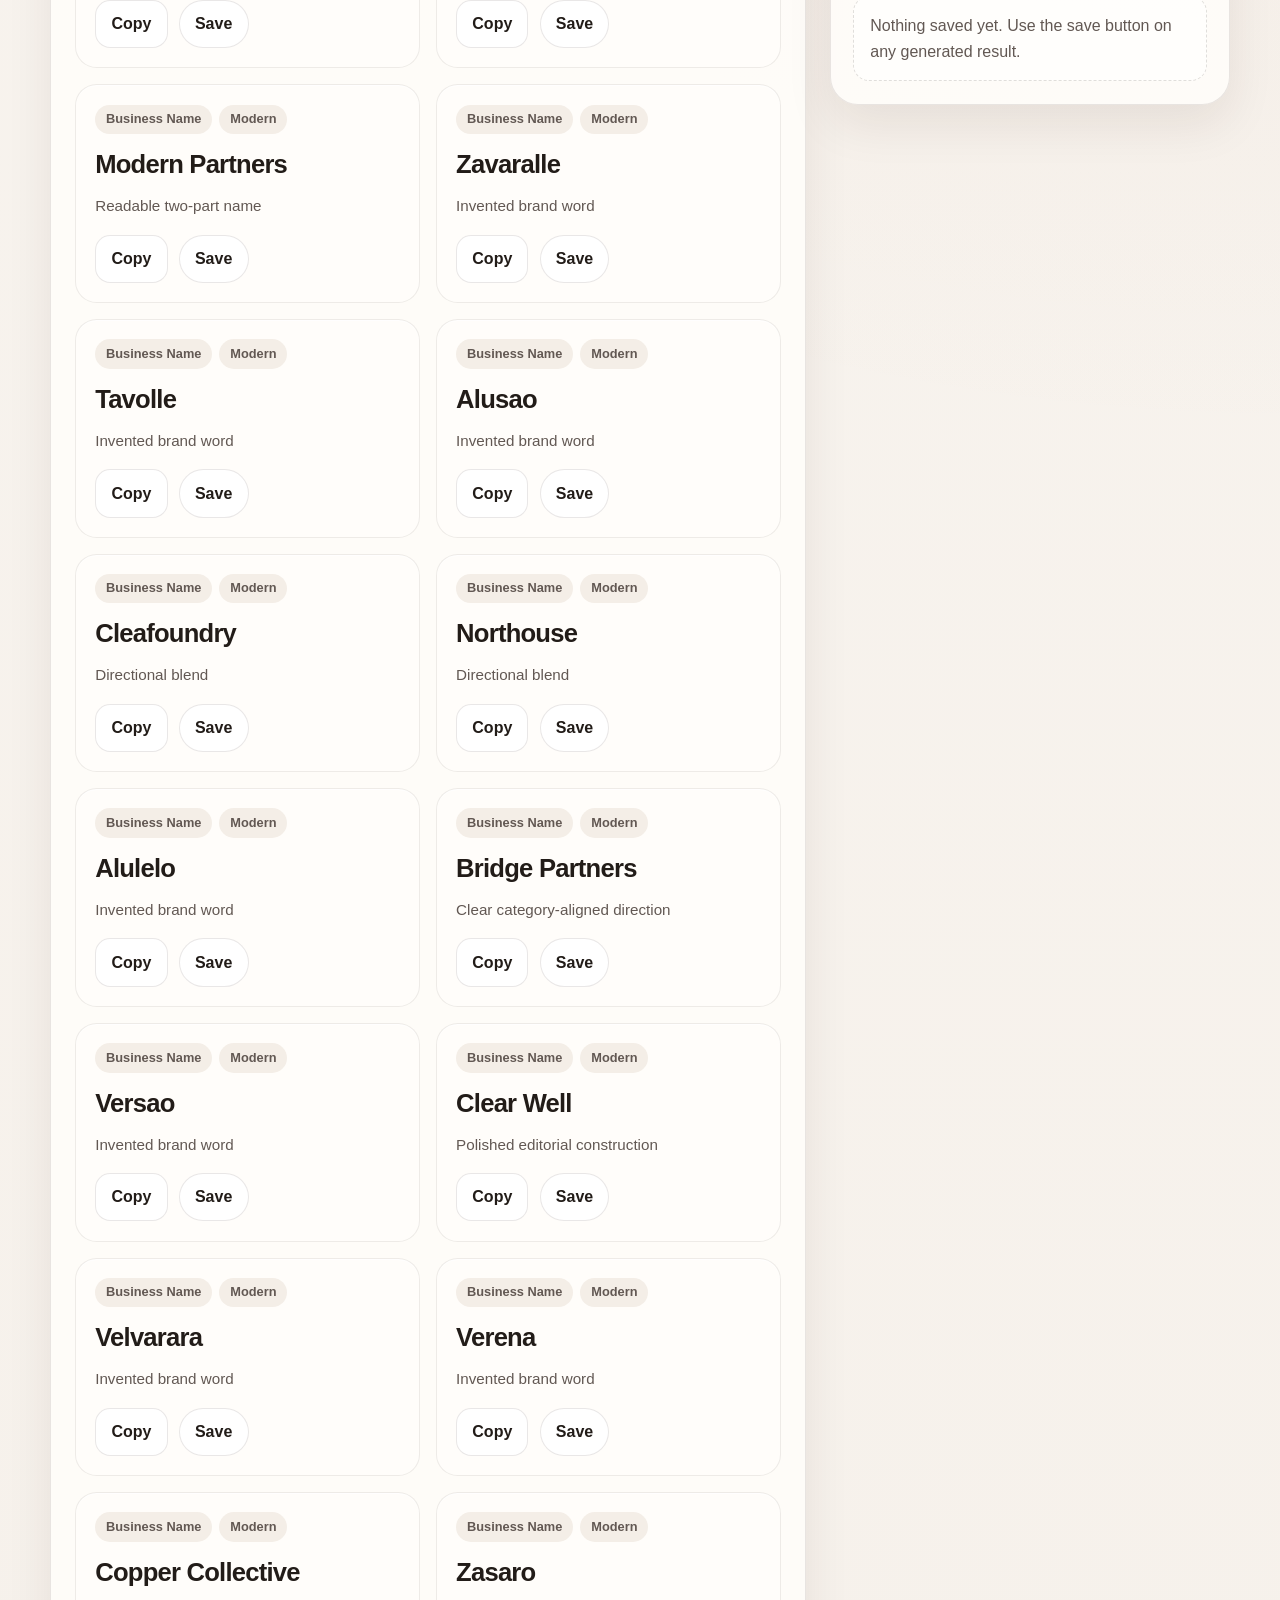
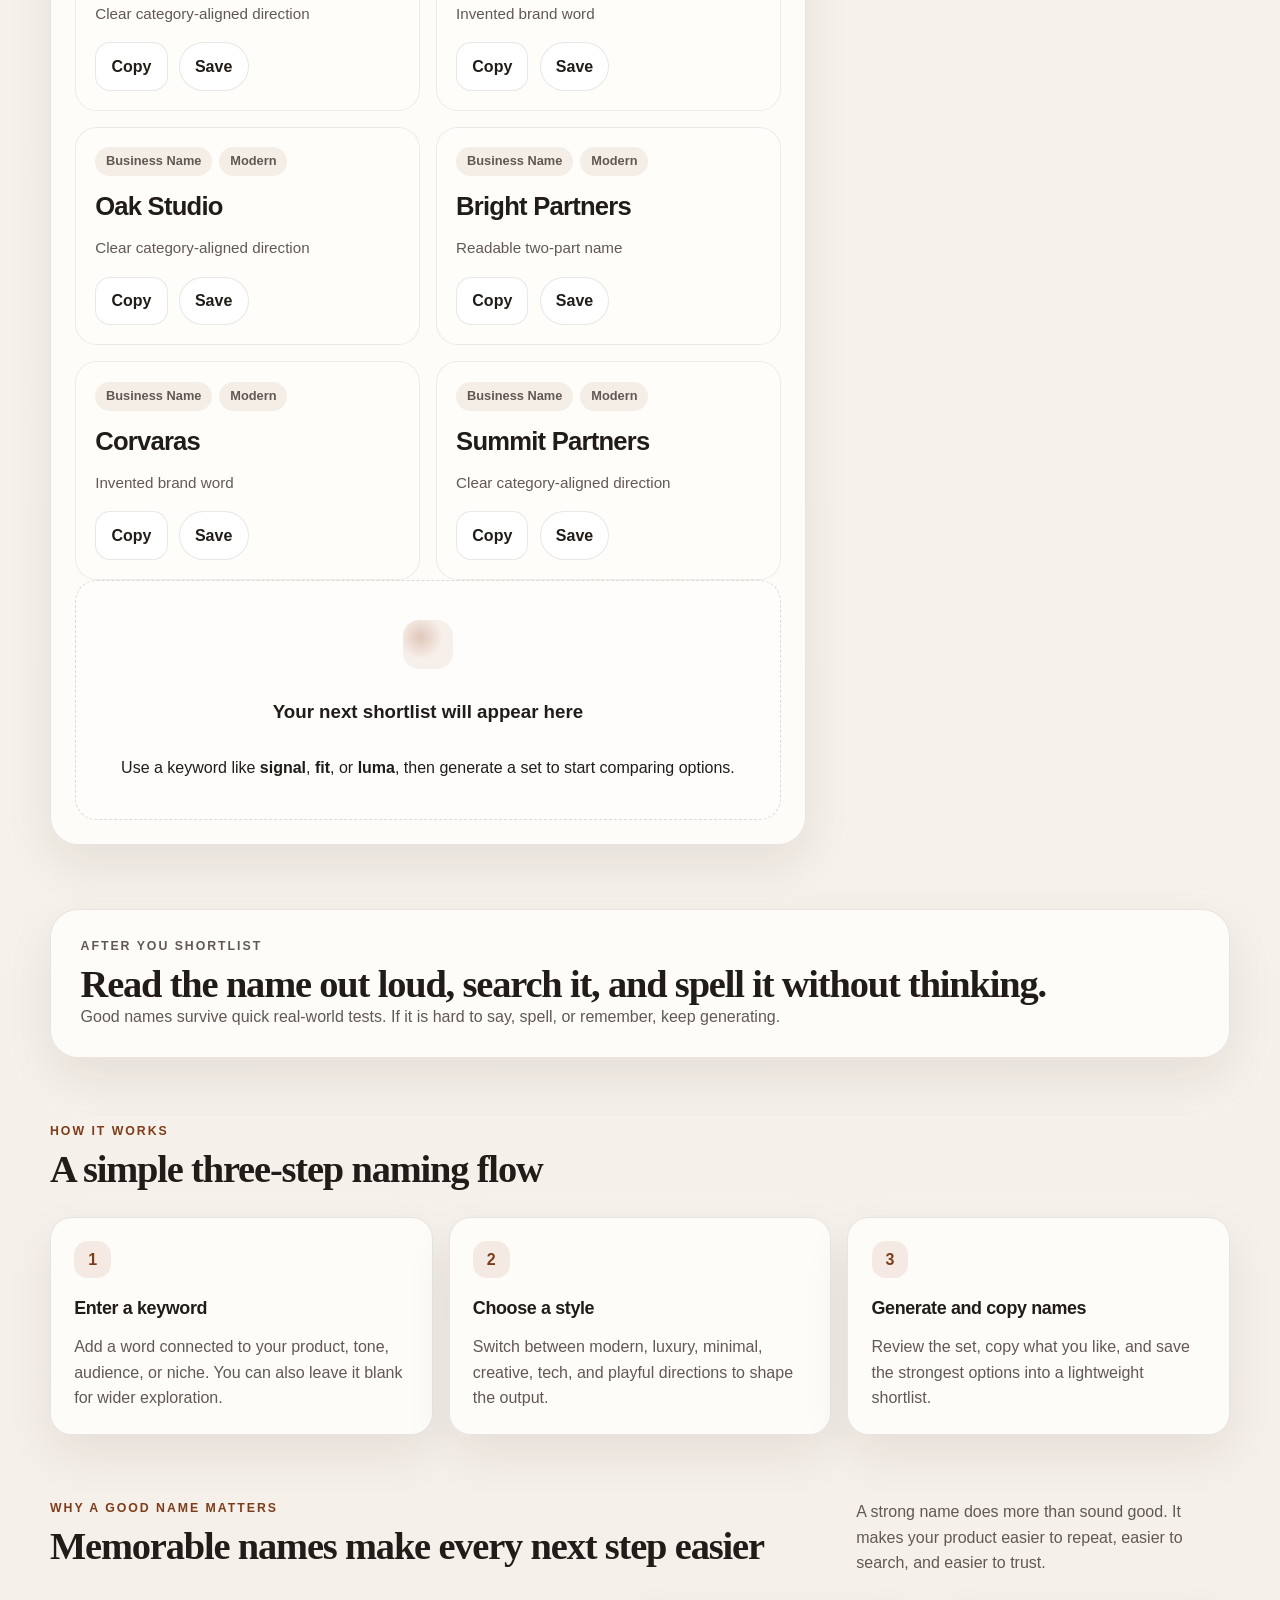
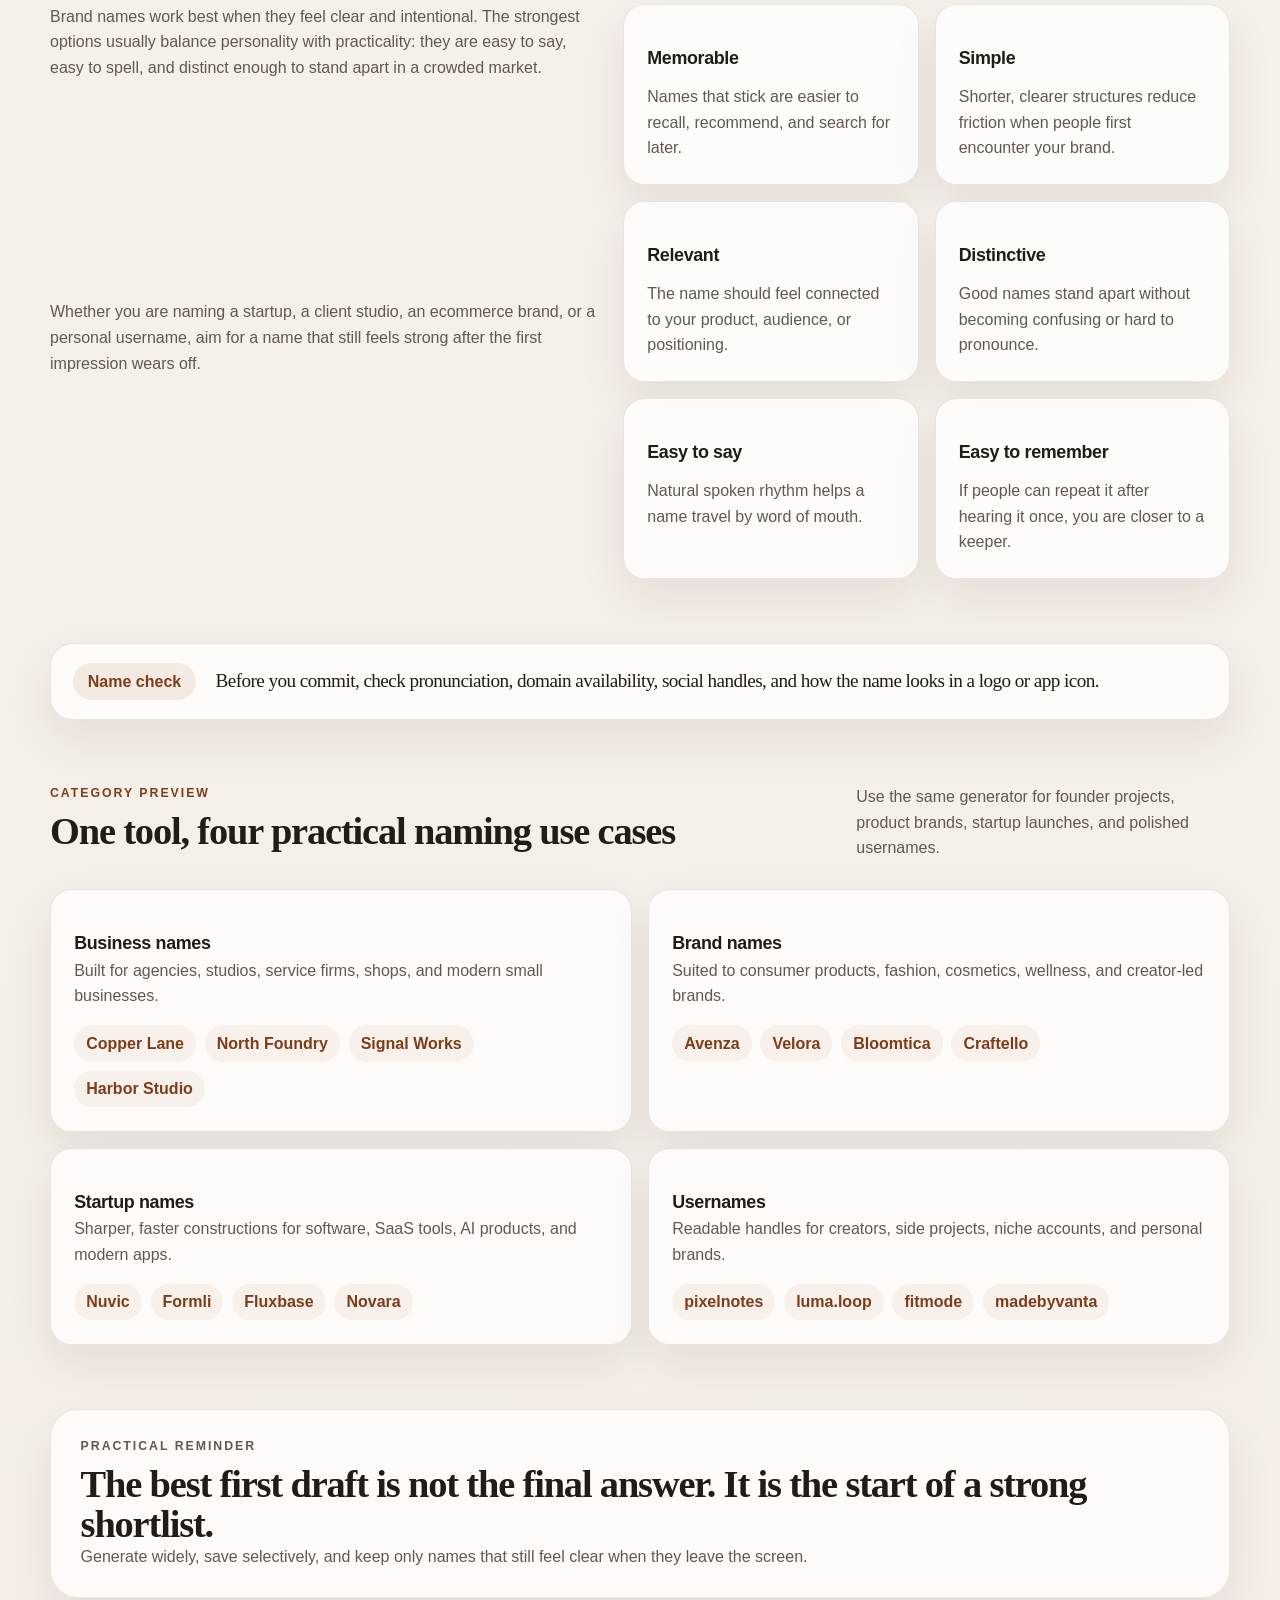
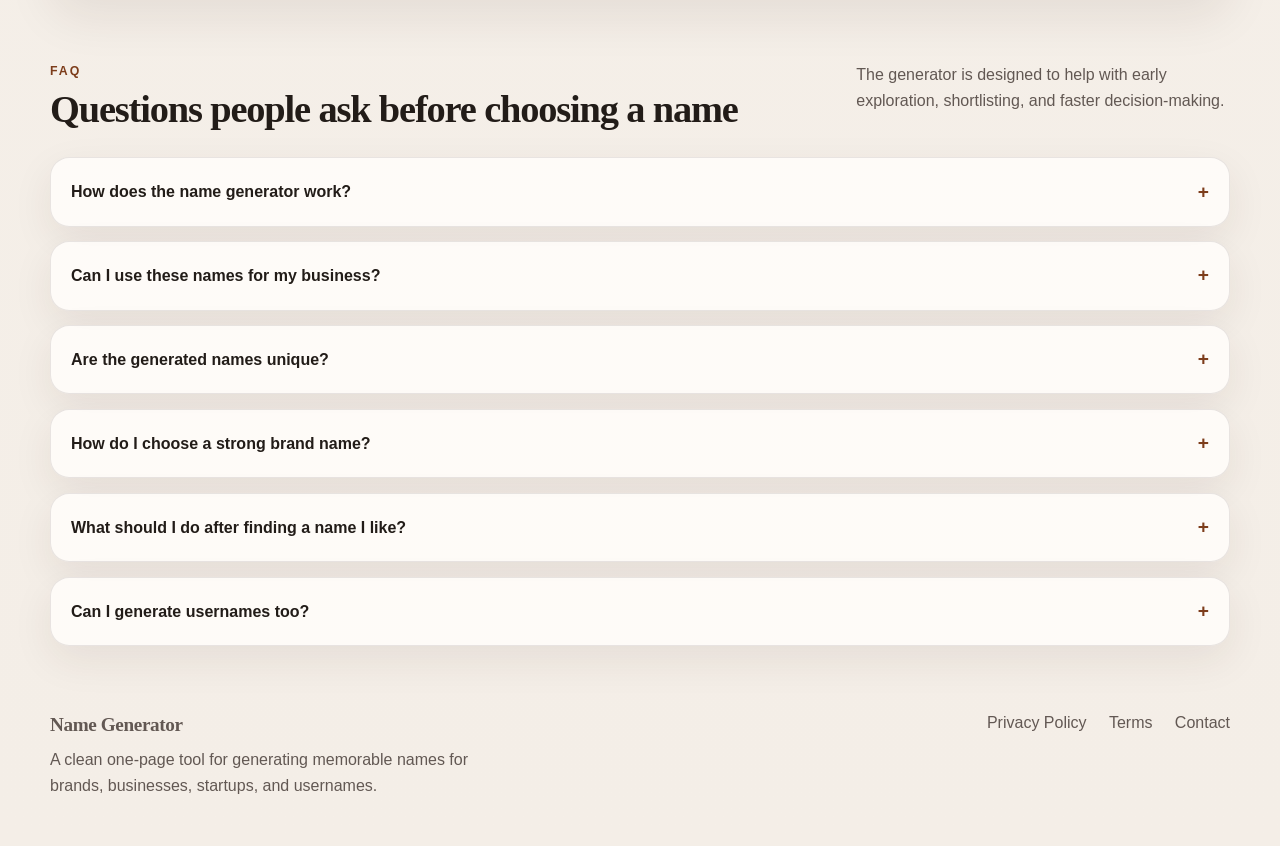
==== commit fcebe57b: "Update index.html" ====
--- a/index.html
+++ b/index.html
@@ -3,7 +3,7 @@
 <head>
   <meta charset="UTF-8">
   <meta name="viewport" content="width=device-width, initial-scale=1.0">
-  <title>Name Generator | Generate Memorable Names in Seconds</title>
+  <title>Zyqaro - Name Generator for Your Business</title>
   <meta
     name="description"
     content="Generate brandable names for businesses, brands, startups, and usernames with a polished one-page naming tool built for fast shortlisting."
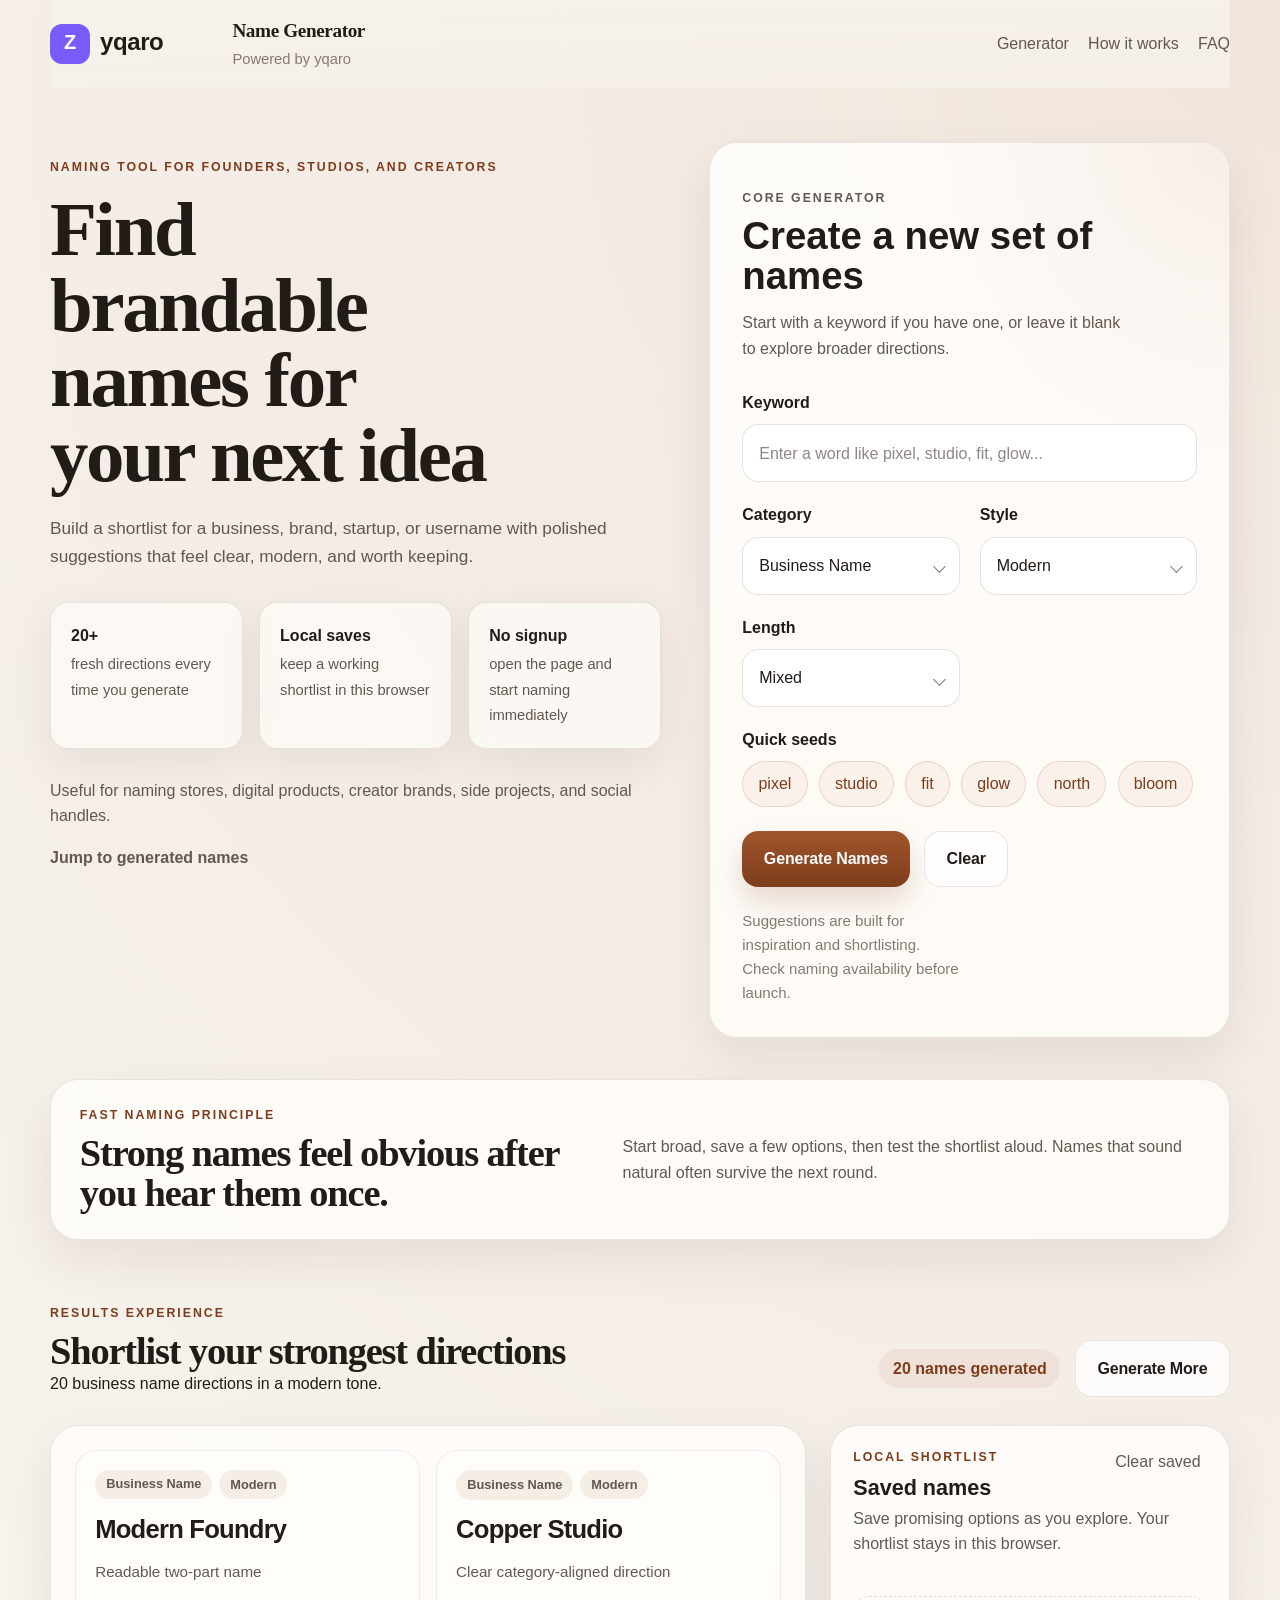
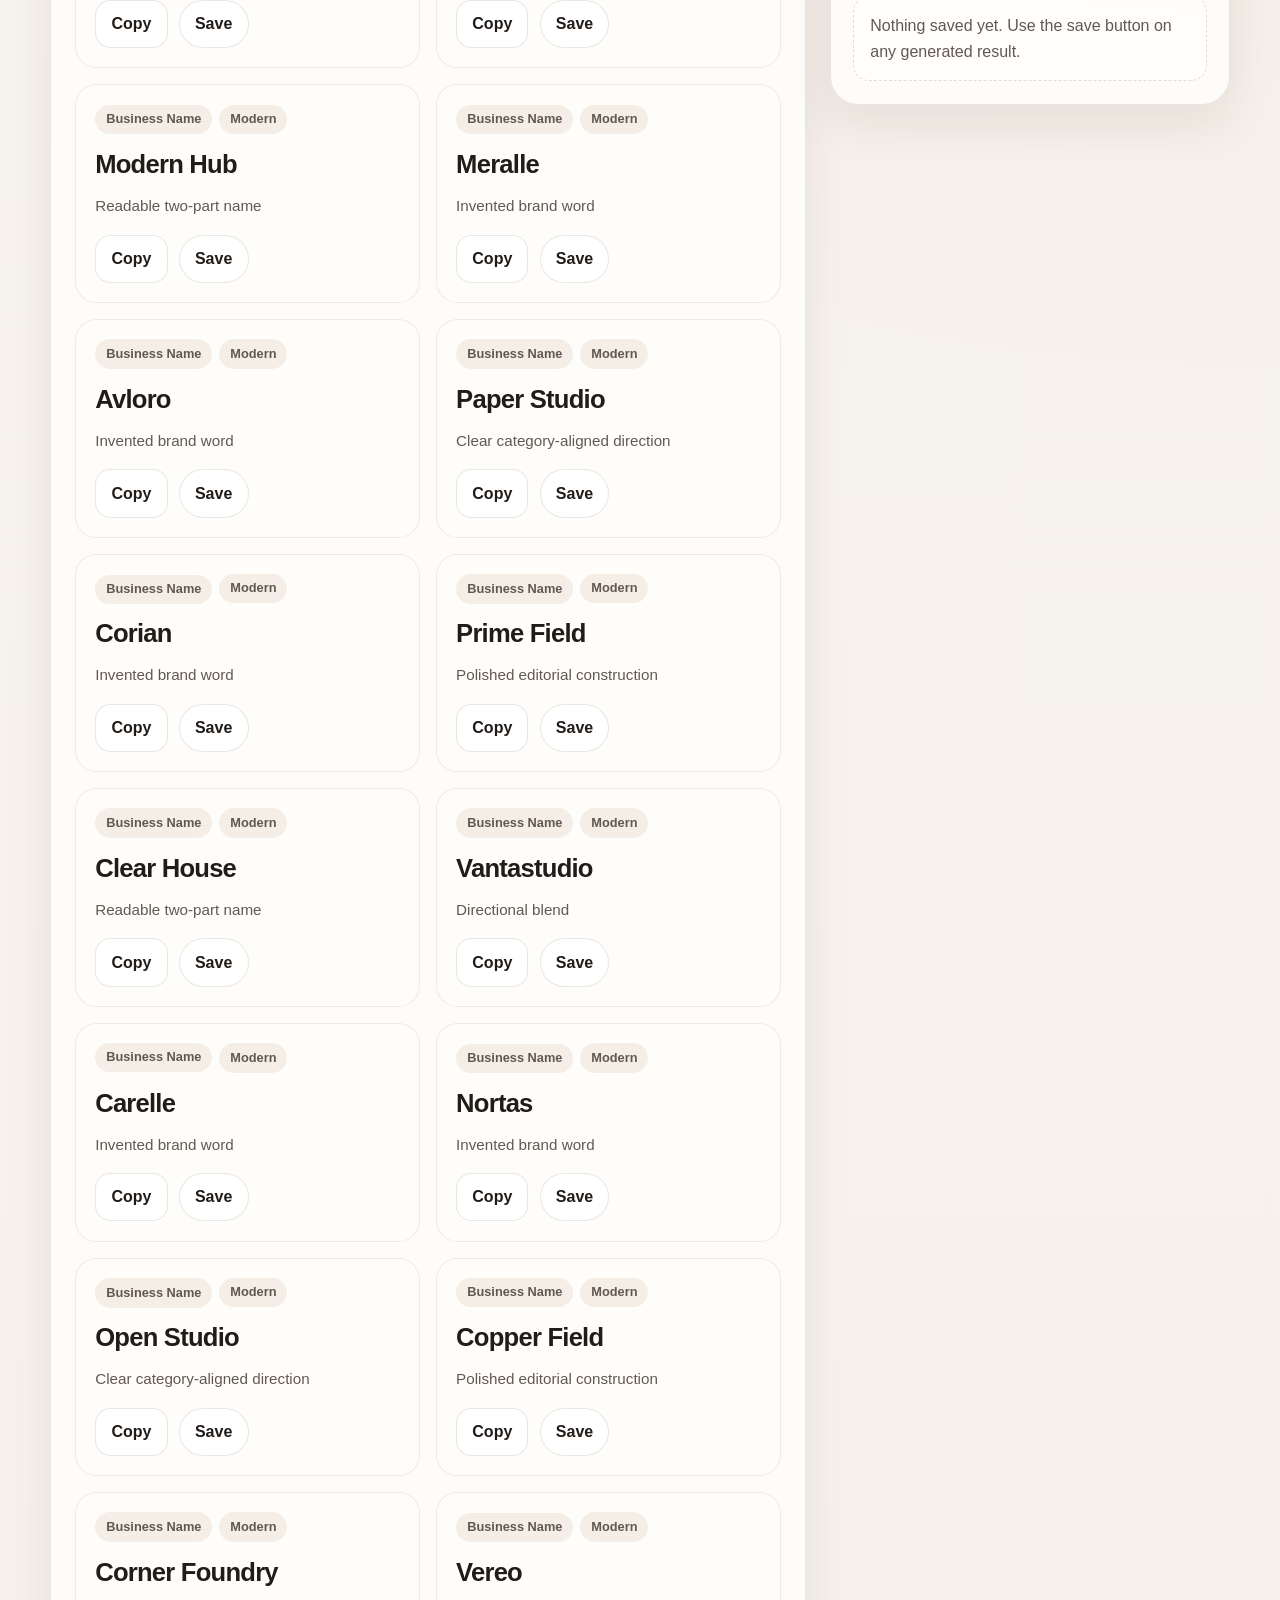
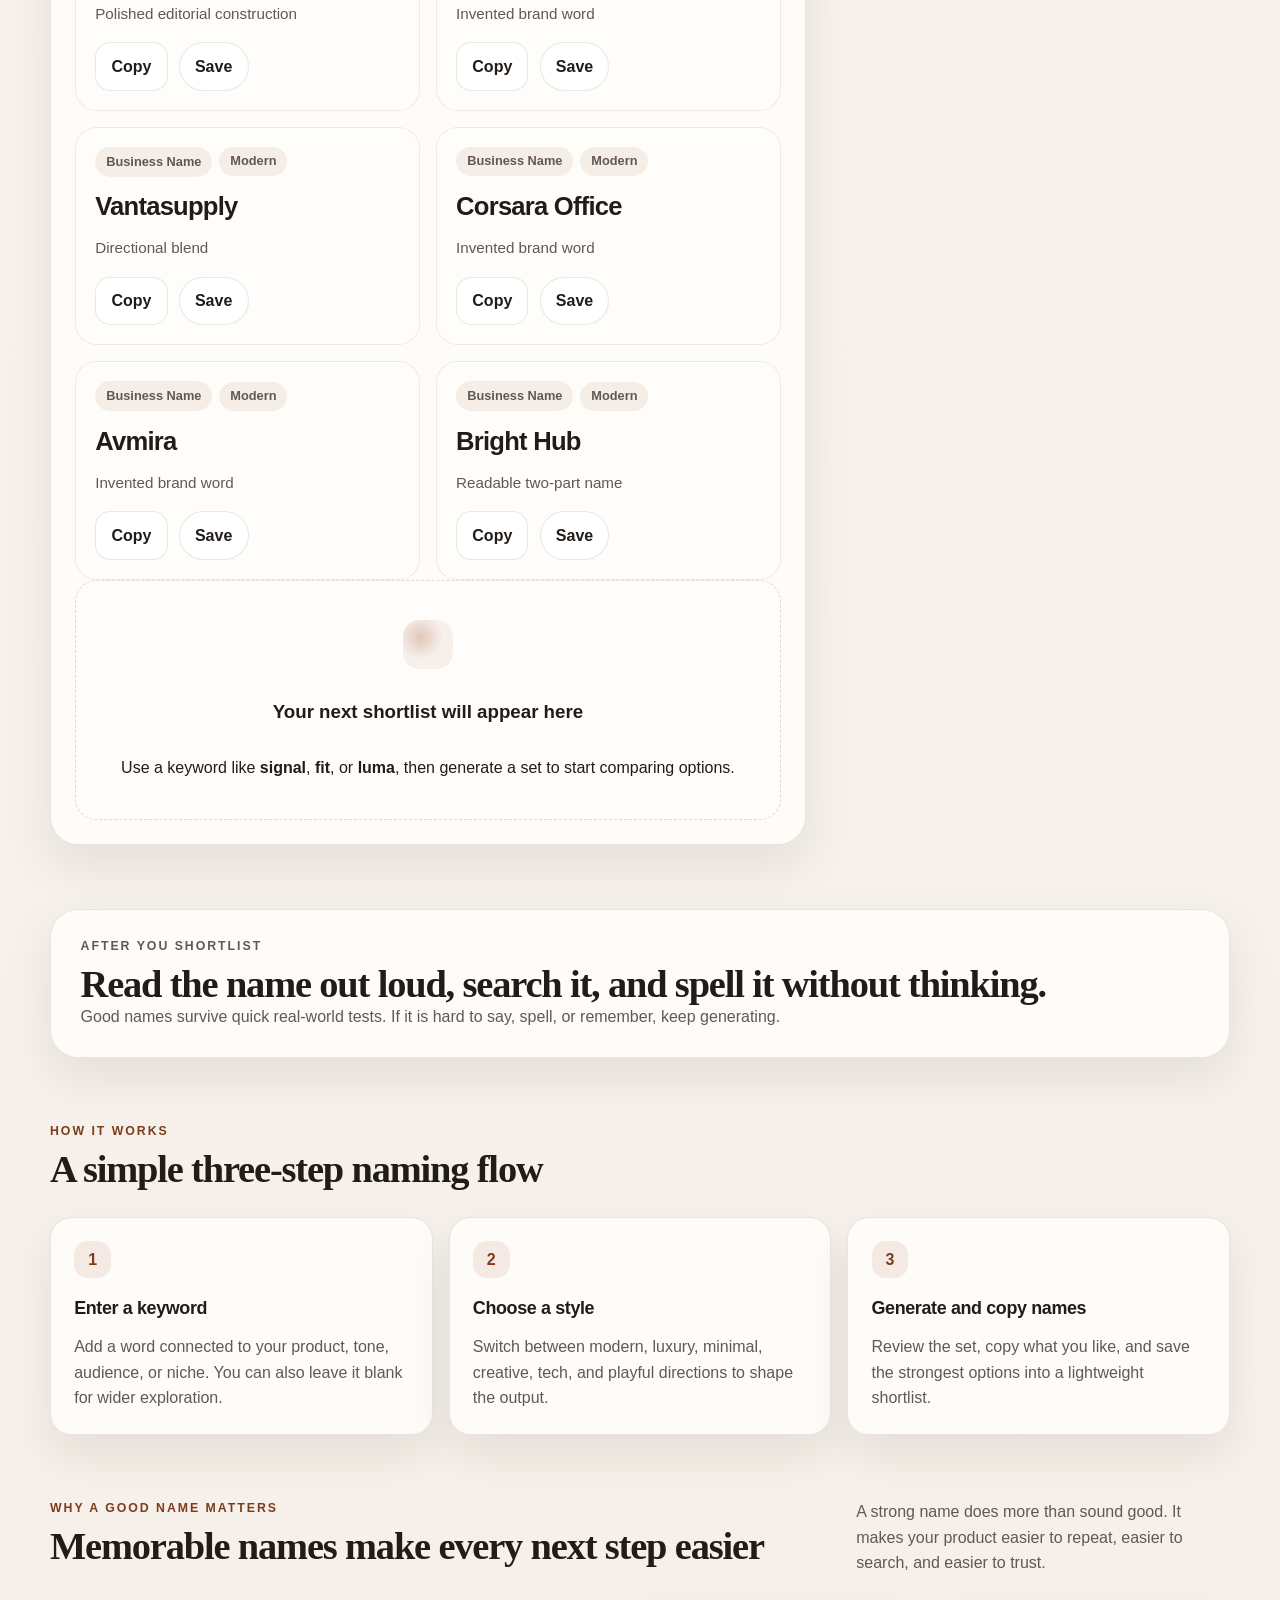
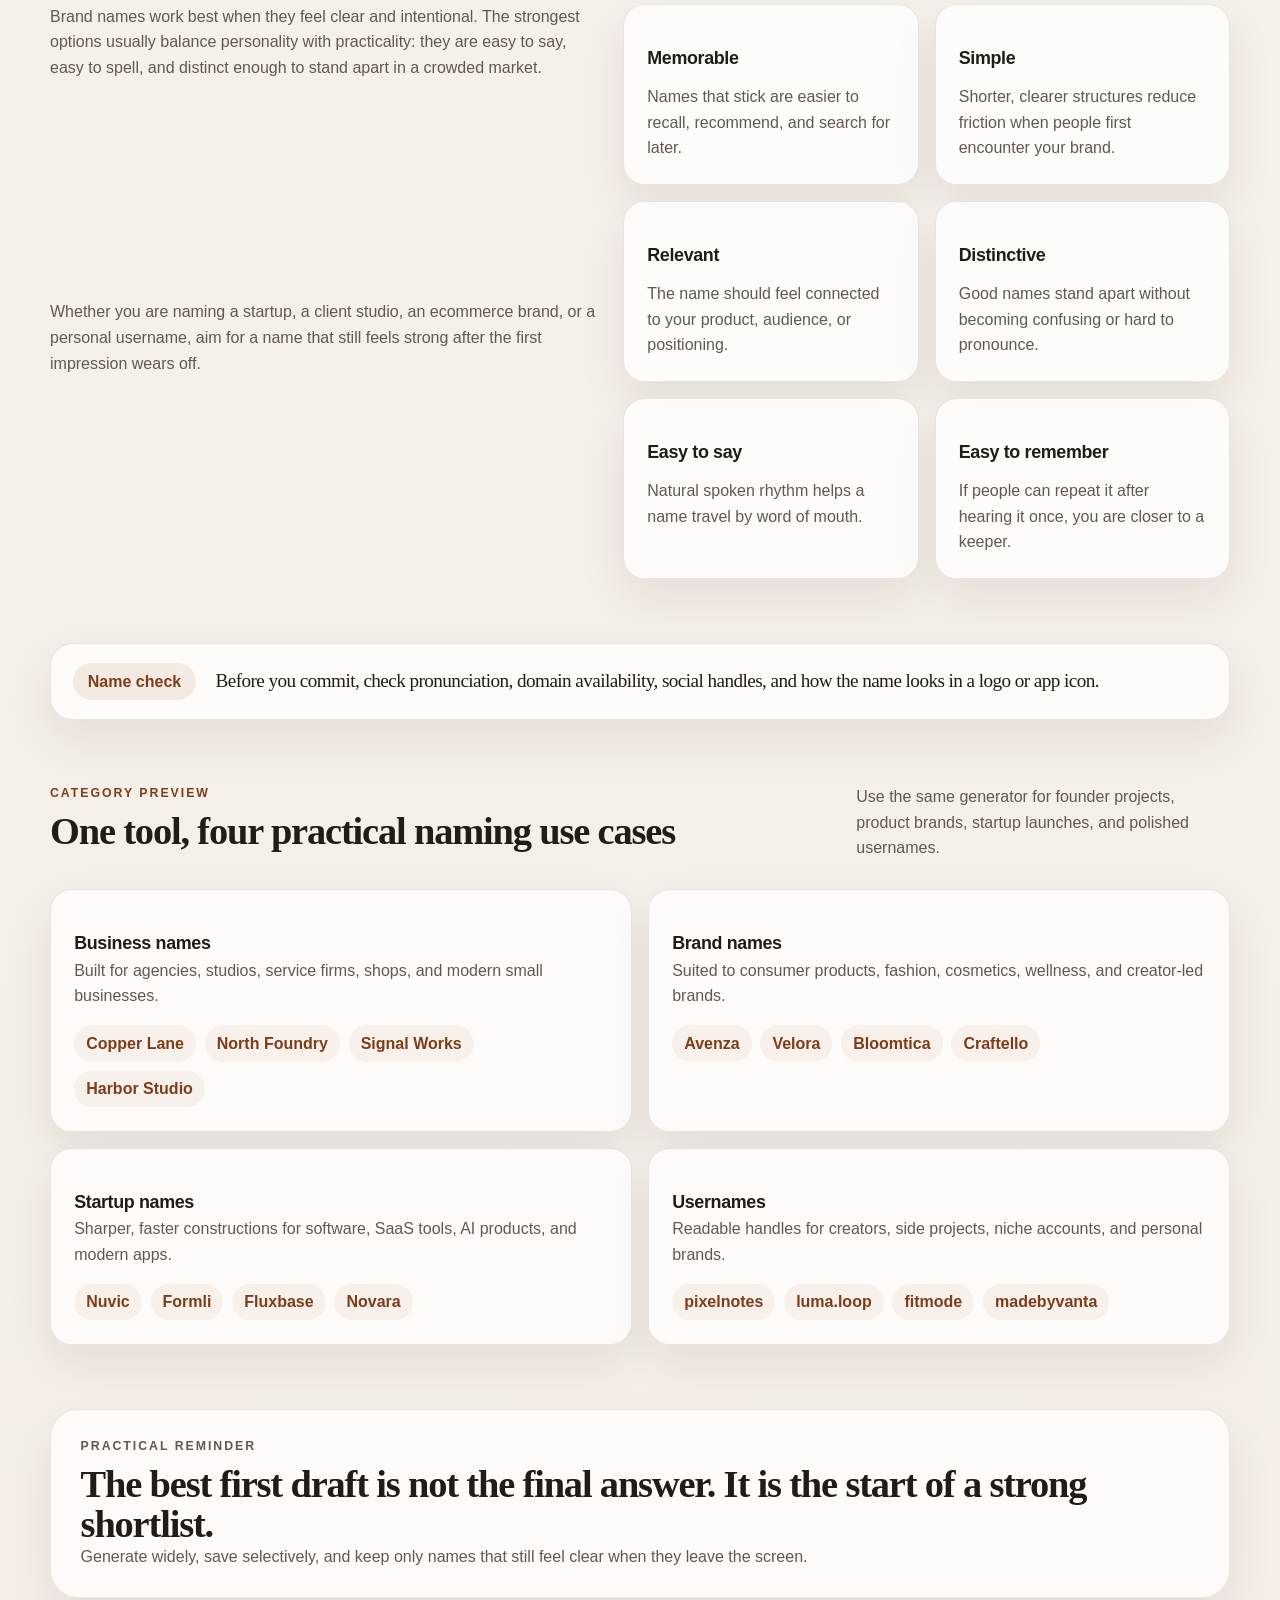
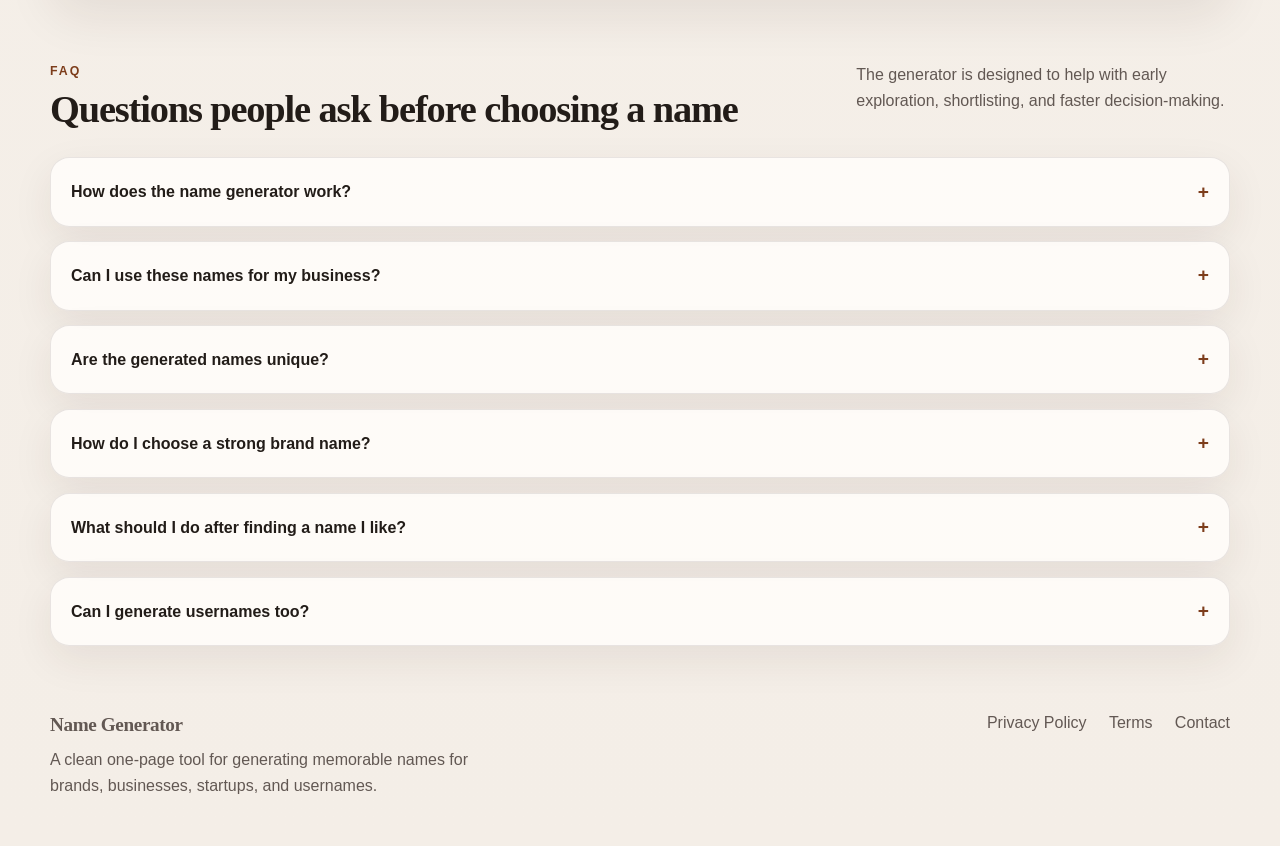
==== commit da515656: "Update index.html" ====
--- a/index.html
+++ b/index.html
@@ -12,6 +12,8 @@
   <link rel="icon" type="image/svg+xml" href="assets/favicon.svg">
   <link rel="stylesheet" href="style.css">
   <script src="script.js" defer></script>
+  <script async src="https://pagead2.googlesyndication.com/pagead/js/adsbygoogle.js?client=ca-pub-2683876960872276"
+     crossorigin="anonymous"></script>
 </head>
 <body>
   <a class="skip-link" href="#main-content">Skip to content</a>
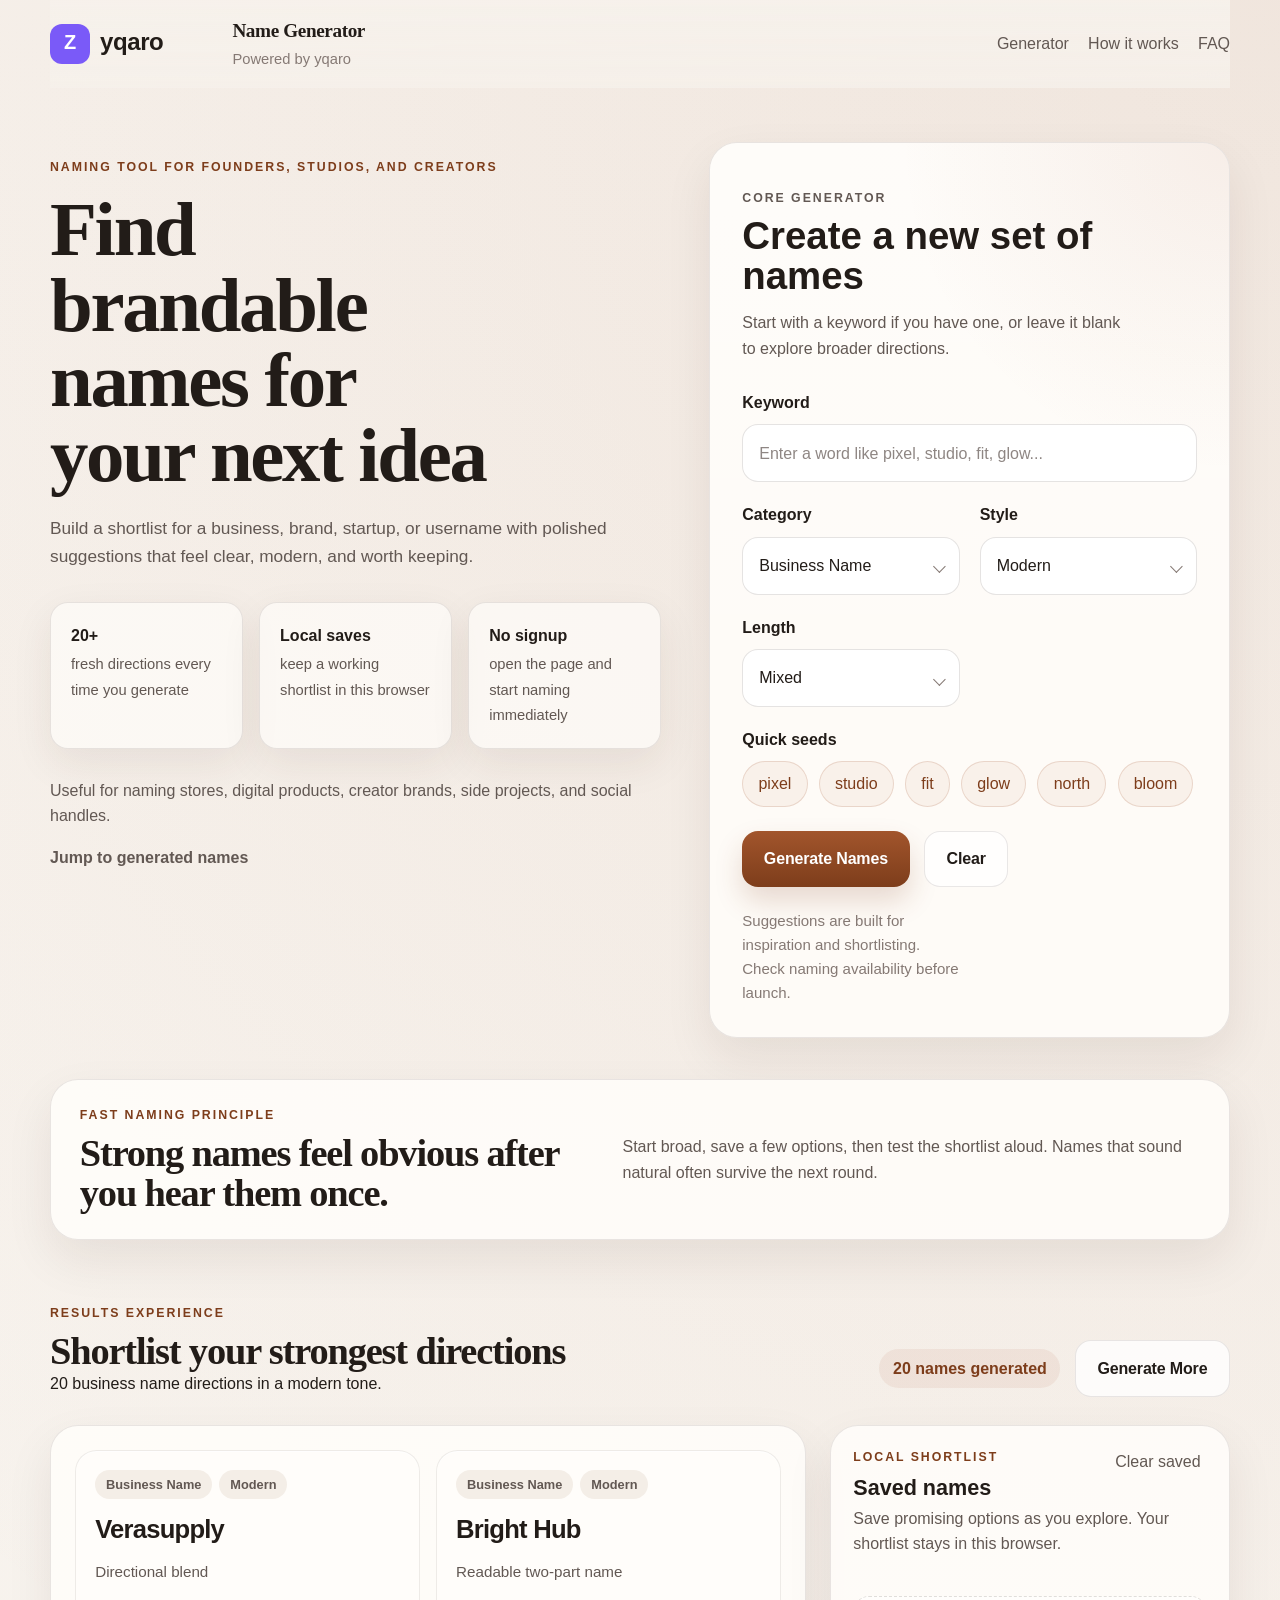
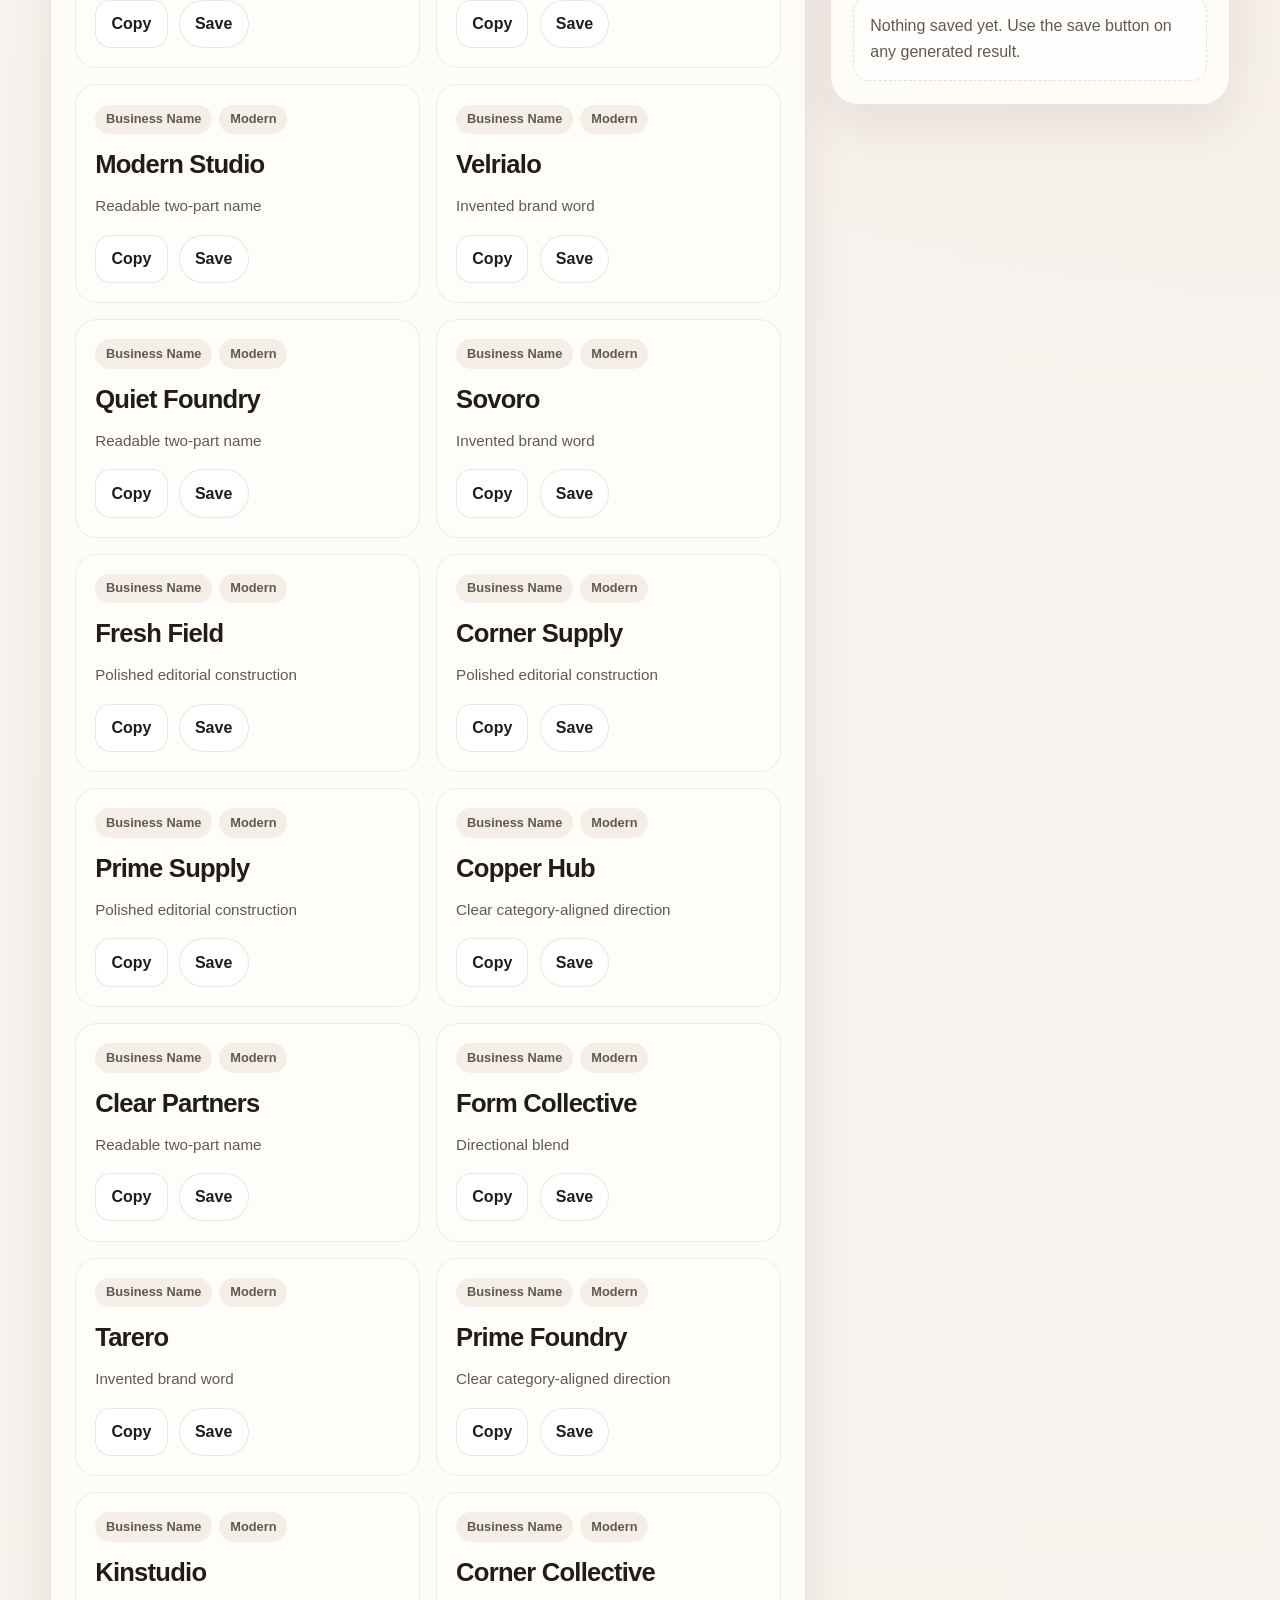
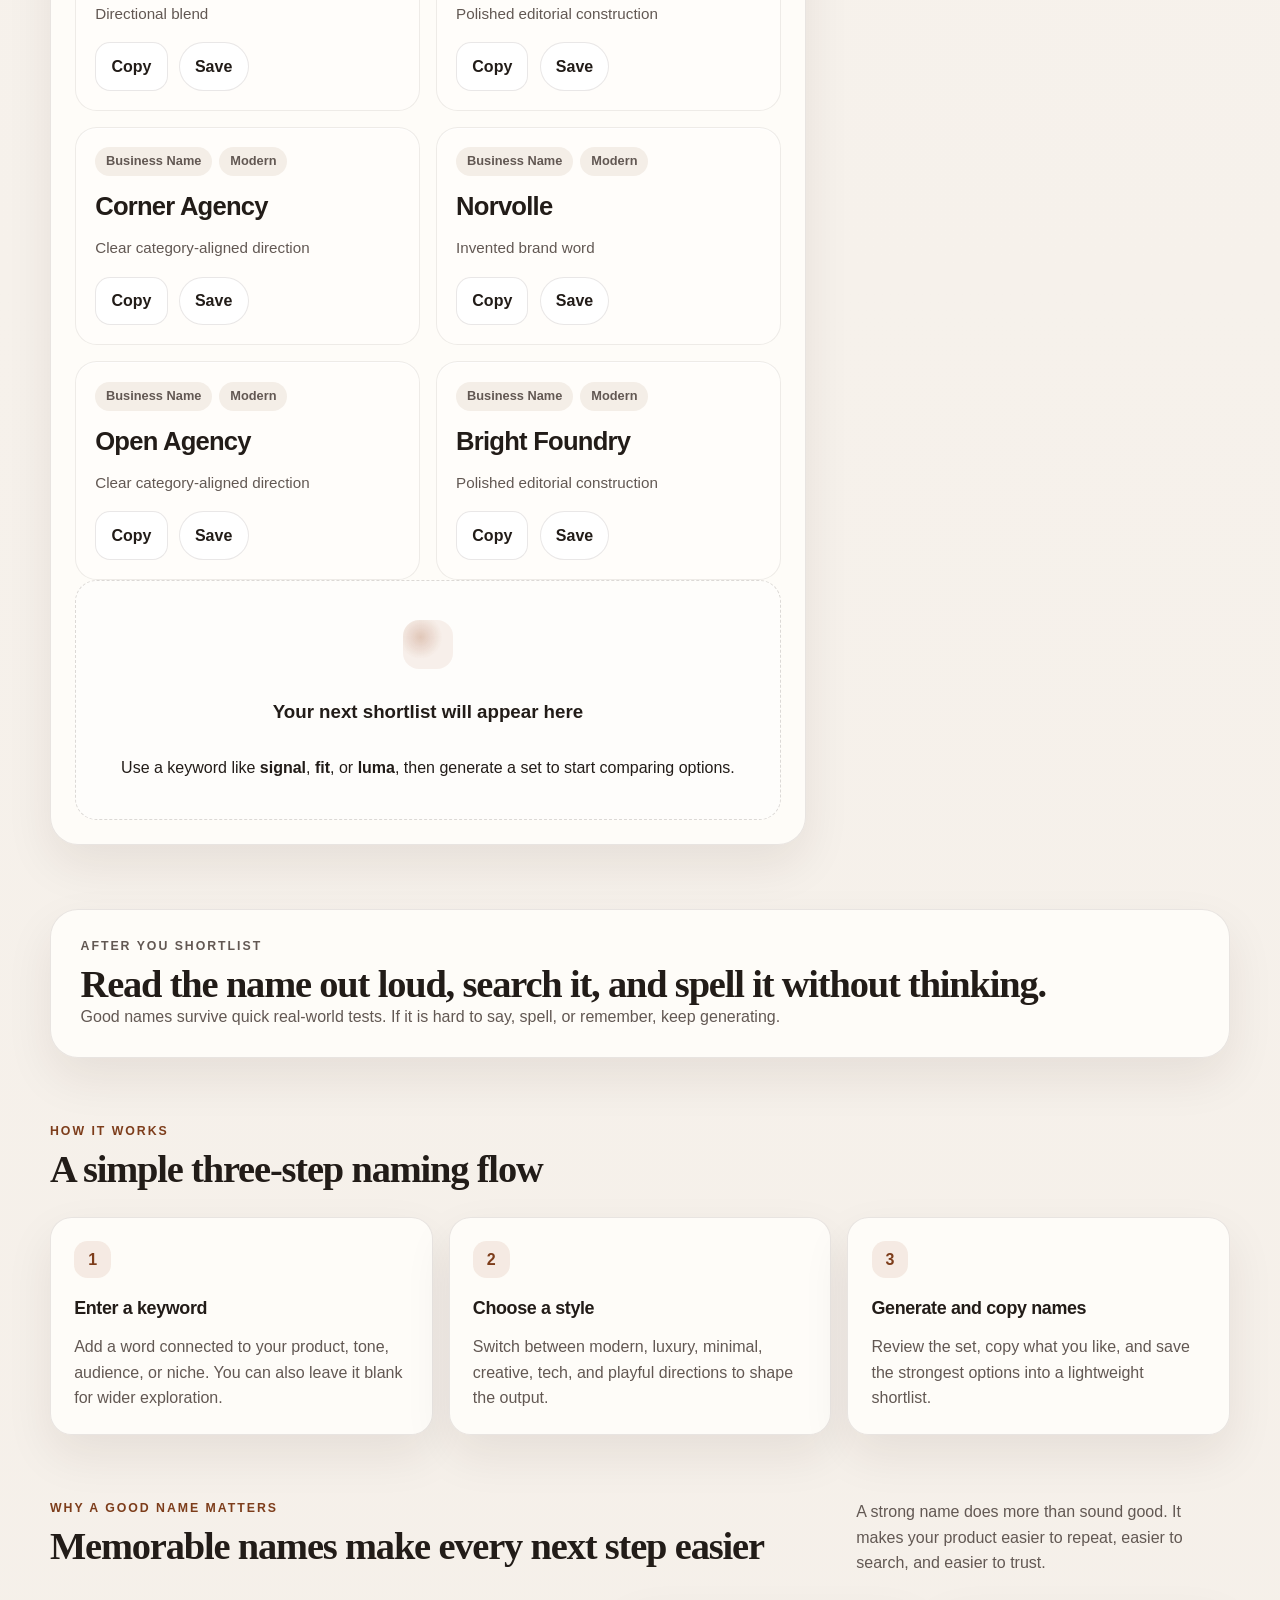
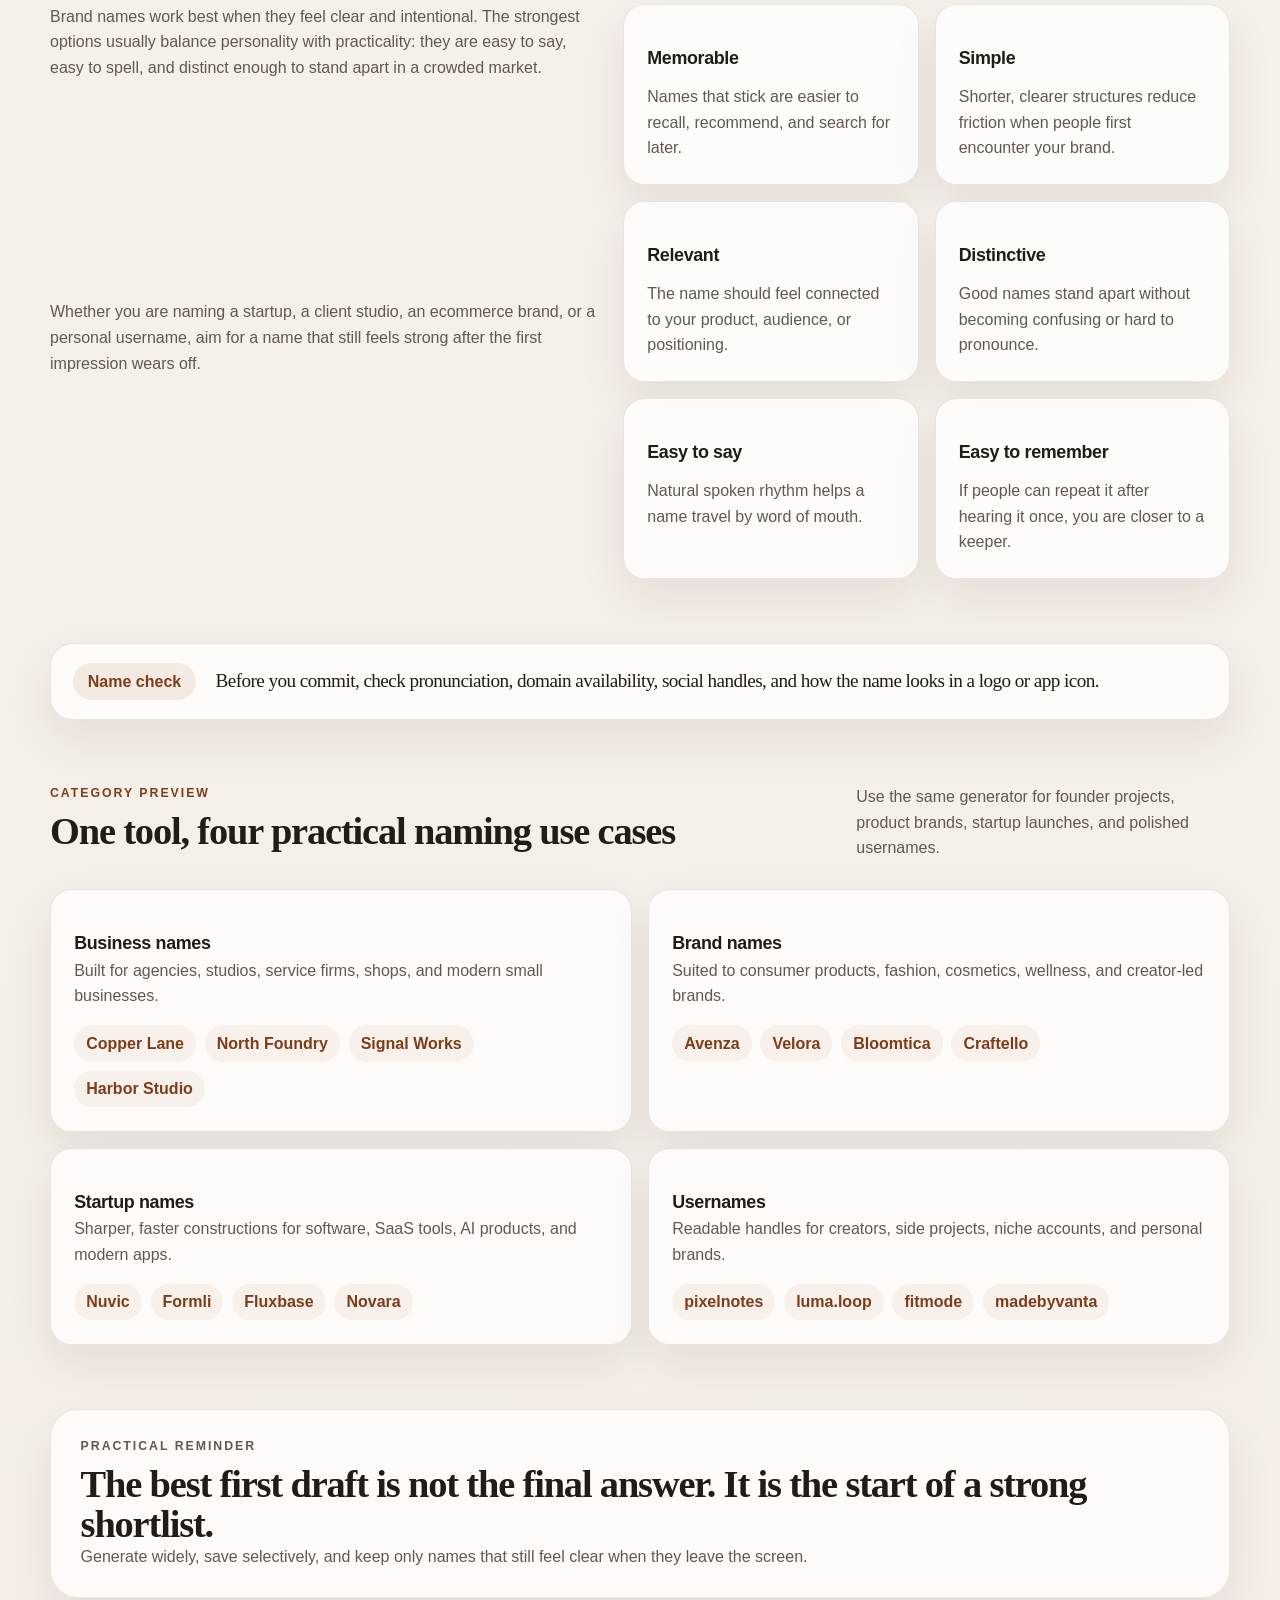
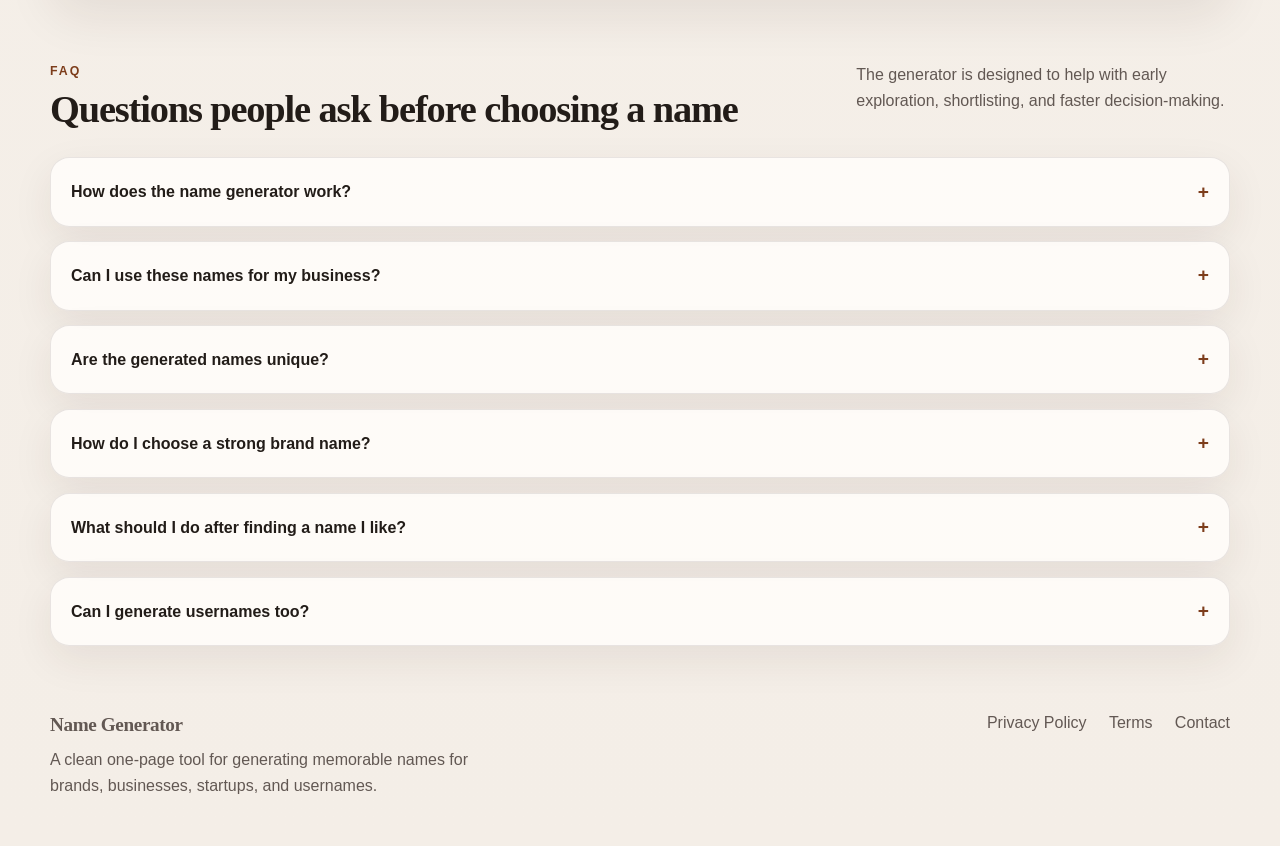
==== commit d6fc5f04: "Update index.html" ====
--- a/index.html
+++ b/index.html
@@ -2,6 +2,15 @@
 <html lang="en">
 <head>
   <meta charset="UTF-8">
+  <!-- Google tag (gtag.js) -->
+<script async src="https://www.googletagmanager.com/gtag/js?id=G-J2DSZ91X1G"></script>
+<script>
+  window.dataLayer = window.dataLayer || [];
+  function gtag(){dataLayer.push(arguments);}
+  gtag('js', new Date());
+
+  gtag('config', 'G-J2DSZ91X1G');
+</script>
   <meta name="viewport" content="width=device-width, initial-scale=1.0">
   <title>Zyqaro - Name Generator for Your Business</title>
   <meta
